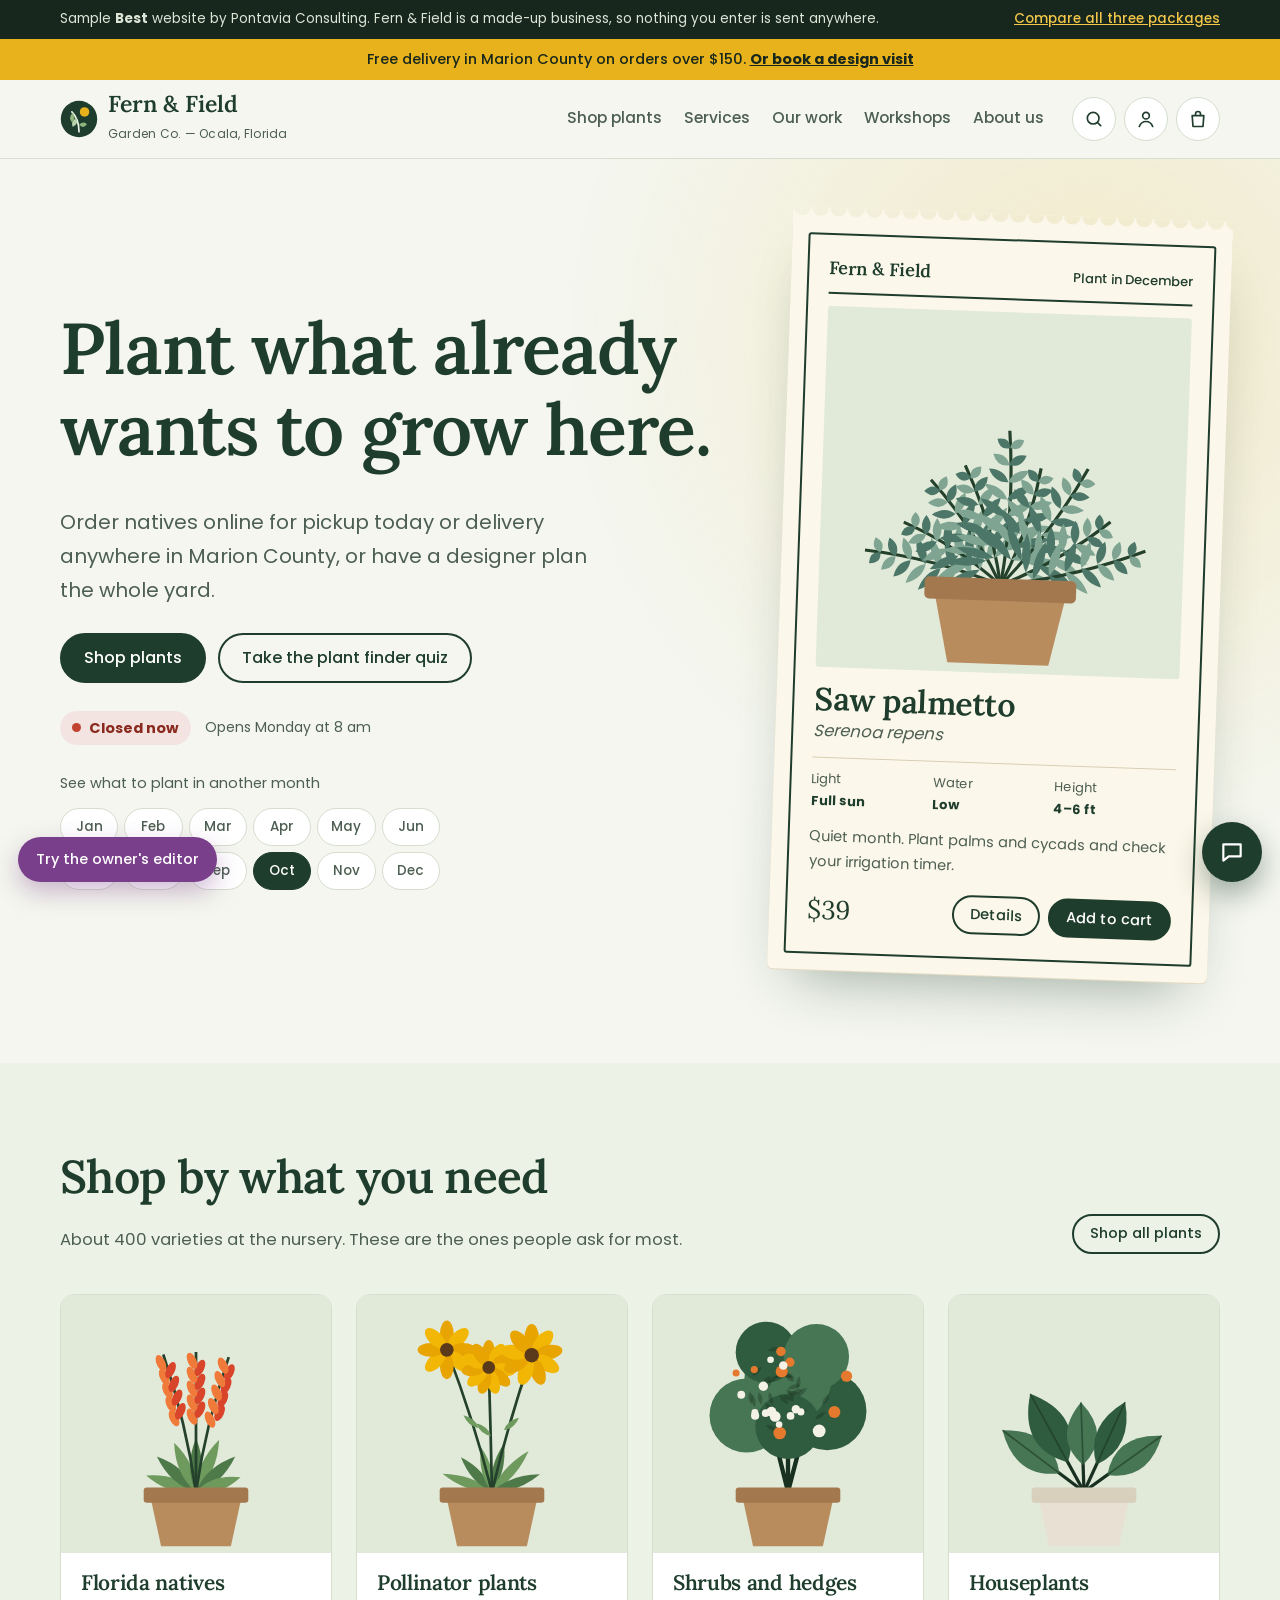
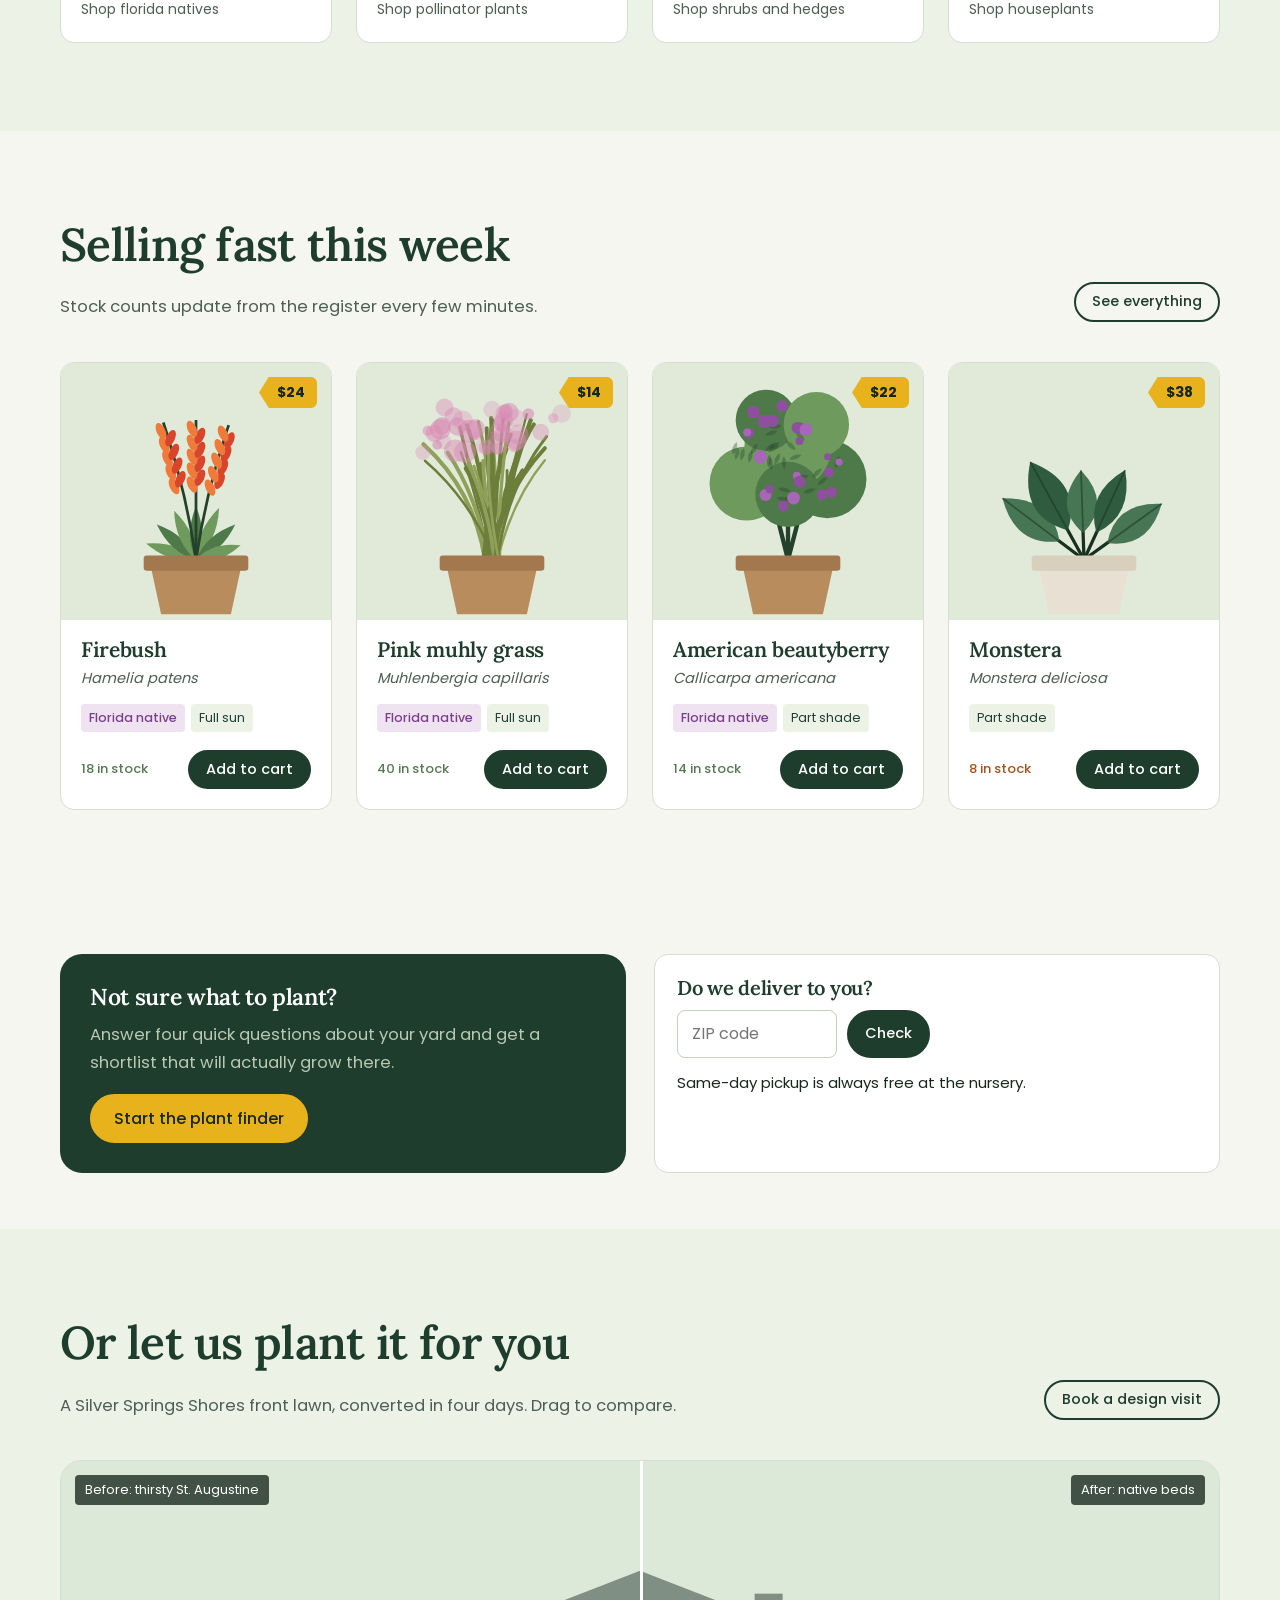
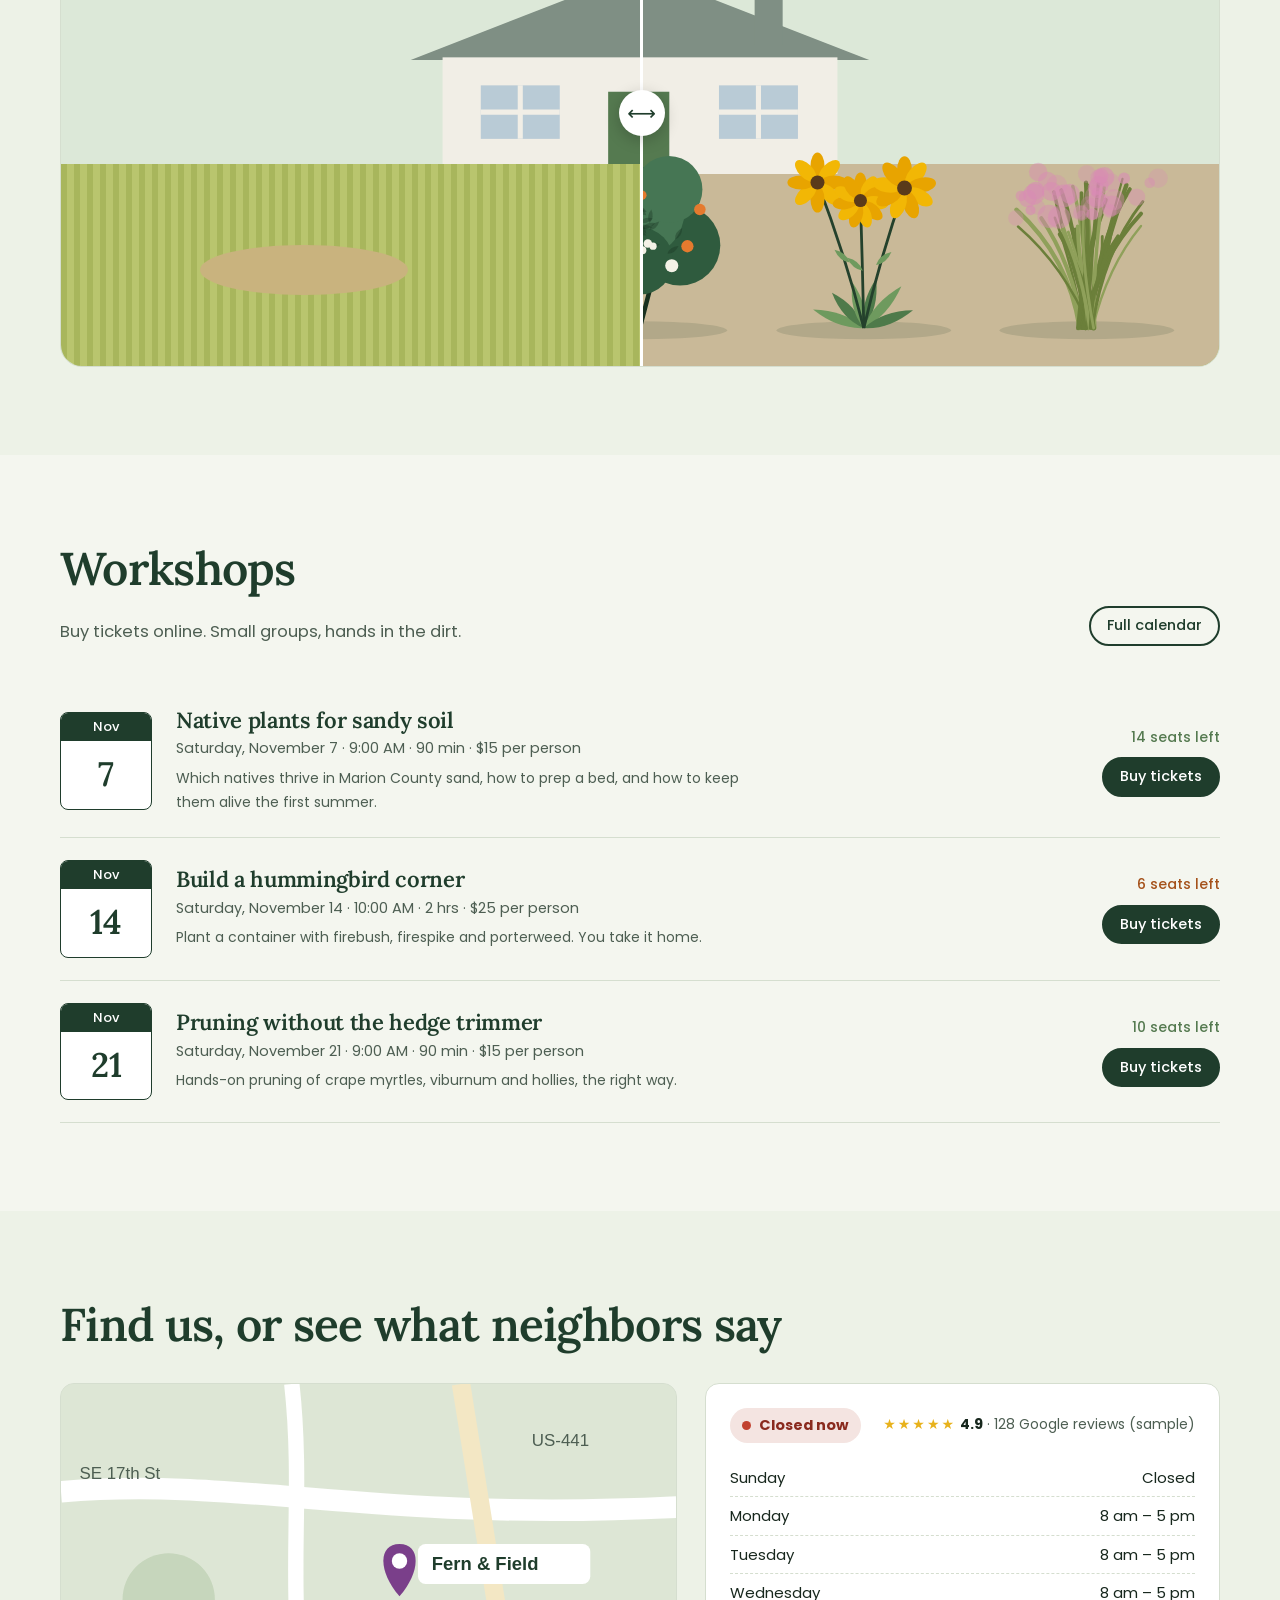
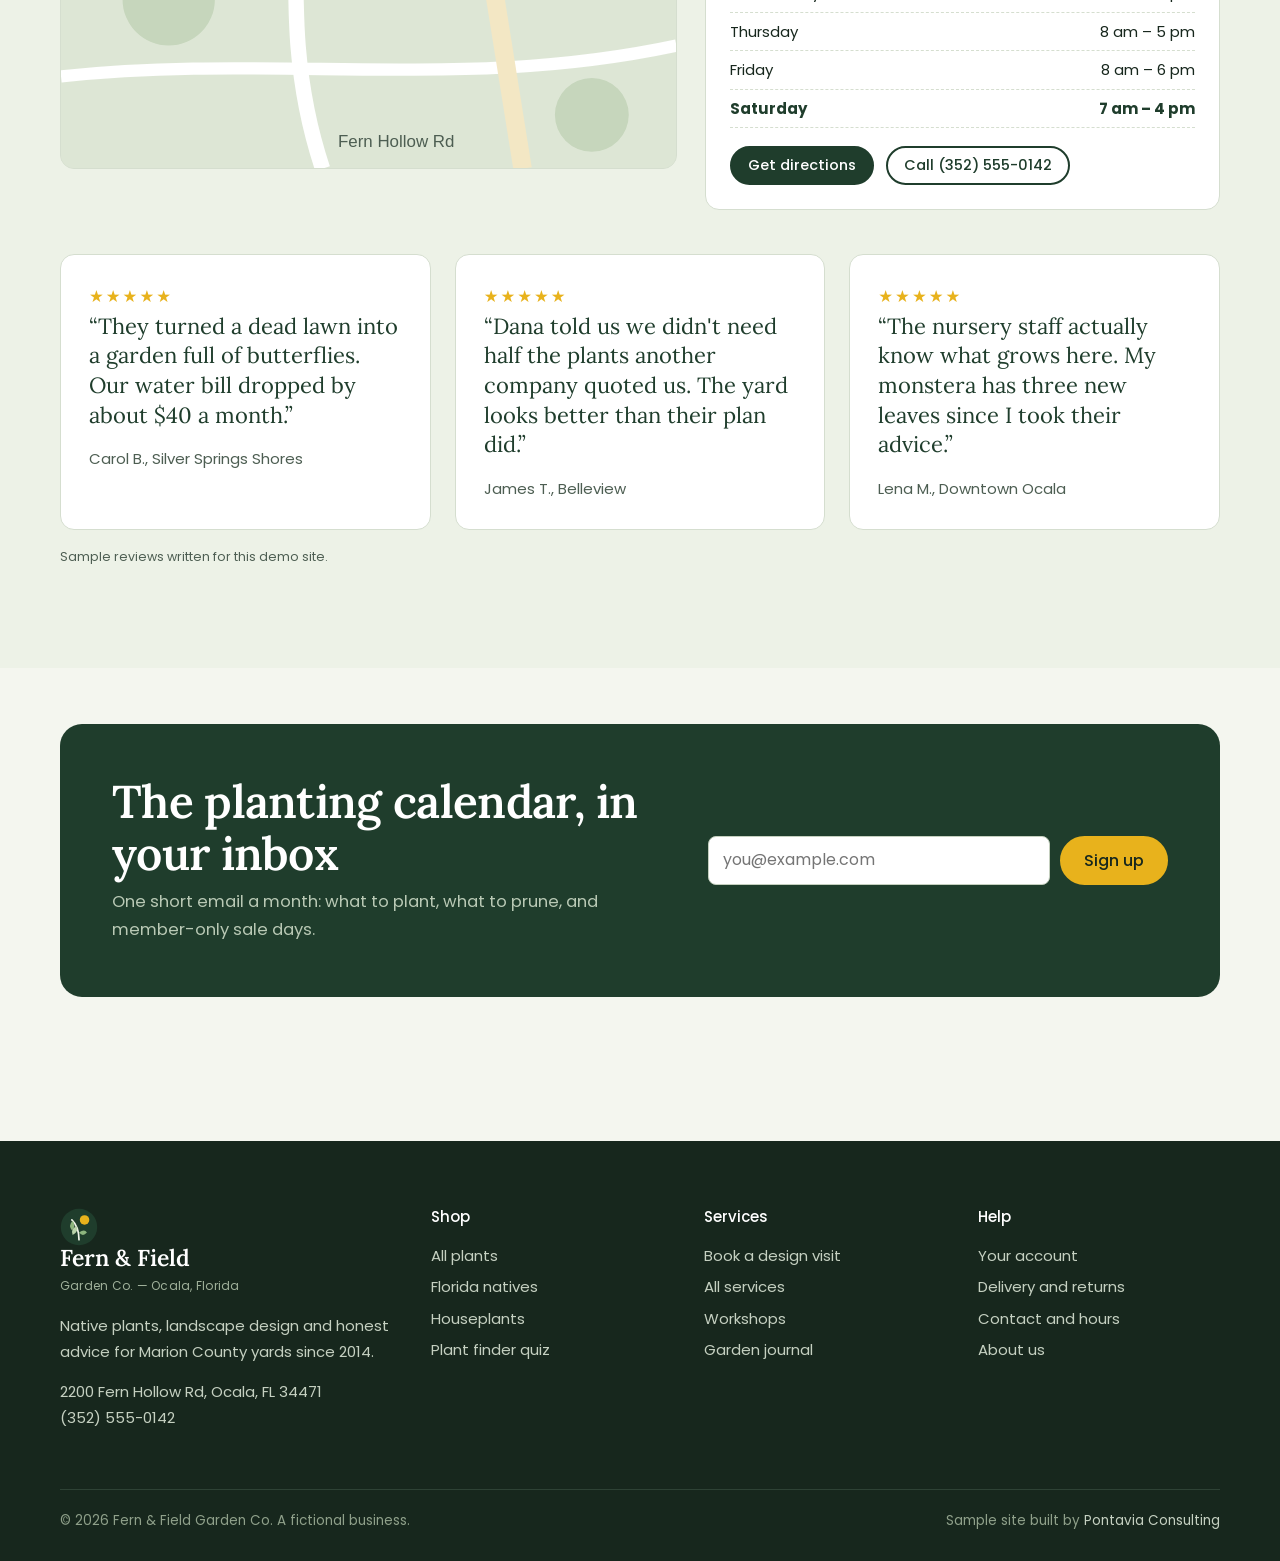
==== index.html @ 2ffda754 "Add Best package sample site (Fern & Field Garden Co.) Front-end only demo; forms, booking and store" ====
<!doctype html>
<html lang="en">
<head>
<meta charset="utf-8">
<meta name="viewport" content="width=device-width, initial-scale=1">
<title>Native Plant Nursery &amp; Online Plant Shop | Fern &amp; Field Garden Co., Ocala FL</title>
<meta name="description" content="Shop native and Florida-friendly plants online from Fern &amp; Field in Ocala, FL. Same-day pickup, Marion County delivery, and landscape design.">
<link rel="canonical" href="https://pontavia-consulting.github.io/pontavia-sample-best/">
<meta property="og:type" content="website">
<meta property="og:title" content="Native Plant Nursery &amp; Online Plant Shop | Fern &amp; Field Garden Co., Ocala FL">
<meta property="og:description" content="Shop native and Florida-friendly plants online from Fern &amp; Field in Ocala, FL. Same-day pickup, Marion County delivery, and landscape design.">
<meta property="og:url" content="https://pontavia-consulting.github.io/pontavia-sample-best/">
<meta name="theme-color" content="#1F3D2C">
<link rel="icon" href="assets/favicon.svg" type="image/svg+xml">
<link rel="preload" href="assets/fonts/lora.woff" as="font" type="font/woff" crossorigin>
<link rel="stylesheet" href="assets/style.css">
<script type="application/ld+json">{"@context": "https://schema.org", "@type": "GardenStore", "name": "Fern & Field Garden Co.", "url": "https://pontavia-consulting.github.io/pontavia-sample-best/", "telephone": "(352) 555-0142", "address": {"@type": "PostalAddress", "streetAddress": "2200 Fern Hollow Rd", "addressLocality": "Ocala", "addressRegion": "FL", "postalCode": "34471", "addressCountry": "US"}, "openingHours": ["Mo-Th 08:00-17:00", "Fr 08:00-18:00", "Sa 07:00-16:00"], "areaServed": "Marion County, FL", "description": "Native plant nursery and landscape design in Ocala, Florida. (Sample site, fictional business.)"}</script>
</head>
<body><div class="demo-bar"><div class="wrap"><span>Sample <b>Best</b> website by Pontavia Consulting. Fern &amp; Field is a made-up business, so nothing you enter is sent anywhere.</span><a href="https://pontavia-consulting.github.io/pontavia-samples/">Compare all three packages</a></div></div><div class="promo">Free delivery in Marion County on orders over $150. <a href="design.html">Or book a design visit</a></div><header class="site-head"><div class="wrap">
<a class="logo" href="index.html"><svg viewBox="0 0 48 48" aria-hidden="true"><circle cx="24" cy="24" r="23" fill="#1F3D2C"/><circle cx="31" cy="15" r="6" fill="#E8B21C"/><path d="M24 40 C24 30 22 22 15 15" stroke="#EEF3E8" stroke-width="2.2" fill="none" stroke-linecap="round"/><path d="M16 16 Q 10 22 15 28 Q 21 23 16 16Z" fill="#8DB57E"/><path d="M21 23 Q 13 26 16 34 Q 24 30 21 23Z" fill="#B9D3AA"/><path d="M24 31 Q 31 26 34 31 Q 29 37 24 31Z" fill="#8DB57E"/></svg><span><b>Fern &amp; Field</b><small>Garden Co. — Ocala, Florida</small></span></a>
<nav class="nav" id="nav" aria-label="Main"><a href="shop.html">Shop plants</a><a href="services.html">Services</a><a href="gallery.html">Our work</a><a href="workshops.html">Workshops</a><a href="team.html">About us</a></nav>
<div class="head-tools">
<button class="tool-btn" type="button" data-search-open aria-label="Search plants"><svg viewBox="0 0 24 24" fill="none" stroke="currentColor" stroke-width="2" stroke-linecap="round"><circle cx="11" cy="11" r="7"/><path d="m20 20-3.5-3.5"/></svg></button>
<a class="tool-btn hide-sm" href="account.html" aria-label="Your account and rewards"><svg viewBox="0 0 24 24" fill="none" stroke="currentColor" stroke-width="2" stroke-linecap="round"><circle cx="12" cy="8" r="4"/><path d="M4 21c1.5-4 4.5-6 8-6s6.5 2 8 6"/></svg></a>
<button class="tool-btn" type="button" data-cart-open aria-label="Open cart"><svg viewBox="0 0 24 24" fill="none" stroke="currentColor" stroke-width="2" stroke-linejoin="round"><path d="M5 8h14l-1 13H6L5 8Z"/><path d="M9 8V6a3 3 0 0 1 6 0v2"/></svg><span class="badge" data-cart-count data-n="0"></span></button>
</div>
<button class="menu-btn" aria-expanded="false" aria-controls="nav" aria-label="Menu"><span></span><span></span><span></span></button>
</div></header><main id="main">
<section class="packet-hero"><div class="wrap">
  <div>
    <h1 data-edit>Plant what already wants to grow here.</h1>
    <p class="lede" data-edit>Order natives online for pickup today or delivery anywhere in Marion County, or have a designer plan the whole yard.</p>
    <div class="btn-row"><a class="btn" href="shop.html">Shop plants</a><a class="btn ghost" href="finder.html">Take the plant finder quiz</a></div>
    <p class="hero-open" style="margin-top:28px;display:flex;gap:14px;align-items:center;flex-wrap:wrap"><span class="open-pill" data-open-pill>Open now</span><span class="muted small" data-open-text>Today 8 am – 5 pm · 2200 Fern Hollow Rd</span></p>
    <p class="months-label">See what to plant in another month</p><div class="months" role="group" aria-label="Choose a month"><button type="button" data-month="0" aria-pressed="false" aria-label="January">Jan</button><button type="button" data-month="1" aria-pressed="false" aria-label="February">Feb</button><button type="button" data-month="2" aria-pressed="false" aria-label="March">Mar</button><button type="button" data-month="3" aria-pressed="false" aria-label="April">Apr</button><button type="button" data-month="4" aria-pressed="false" aria-label="May">May</button><button type="button" data-month="5" aria-pressed="false" aria-label="June">Jun</button><button type="button" data-month="6" aria-pressed="false" aria-label="July">Jul</button><button type="button" data-month="7" aria-pressed="false" aria-label="August">Aug</button><button type="button" data-month="8" aria-pressed="false" aria-label="September">Sep</button><button type="button" data-month="9" aria-pressed="true" aria-label="October">Oct</button><button type="button" data-month="10" aria-pressed="false" aria-label="November">Nov</button><button type="button" data-month="11" aria-pressed="false" aria-label="December">Dec</button></div>
  </div>
  <div class="packet" data-packet>
  <div class="packet-inner">
    <div class="packet-top"><b>Fern &amp; Field</b><span data-pk-month>Plant in October</span></div>
    <div class="packet-art" data-pk-art><div class="art" data-plant='{&quot;type&quot;: &quot;grass&quot;, &quot;seed&quot;: 21, &quot;leaf&quot;: &quot;olive&quot;, &quot;colors&quot;: {&quot;bloom&quot;: &quot;#D98AB5&quot;}, &quot;label&quot;: &quot;Illustration of Pink muhly grass&quot;}'></div></div>
    <h2 data-pk-name>Pink muhly grass</h2>
    <p class="latin" data-pk-latin>Muhlenbergia capillaris</p>
    <div class="packet-facts">
      <div><span>Light</span><strong data-pk-light>Full sun</strong></div>
      <div><span>Water</span><strong data-pk-water>Low</strong></div>
      <div><span>Height</span><strong data-pk-height>3 ft</strong></div>
    </div>
    <p class="packet-note" data-pk-note>Muhly turns pink. The best month to start almost anything.</p>
    <div class="packet-actions"><span class="packet-price" data-pk-price>$14</span><span style="display:flex;gap:8px"><a class="btn ghost small" data-pk-link href="product.html?id=muhly">Details</a><button class="btn small" type="button" data-pk-add data-add="muhly">Add to cart</button></span></div>
  </div>
</div>
</div></section>

<section class="section wash"><div class="wrap">
  <div class="section-head"><div><h2>Shop by what you need</h2><p>About 400 varieties at the nursery. These are the ones people ask for most.</p></div><a class="btn ghost small" href="shop.html">Shop all plants</a></div>
  <div class="grid g4"><a class="plant-card" href="shop.html?cat=natives"><div class="pic"><div class="art" data-plant='{&quot;type&quot;: &quot;spike&quot;, &quot;seed&quot;: 11, &quot;colors&quot;: {&quot;bloom&quot;: &quot;#D9452B&quot;, &quot;bloom2&quot;: &quot;#F07A3A&quot;}, &quot;label&quot;: &quot;Illustration of Firebush&quot;}'></div></div><div class="body"><h3>Florida natives</h3><span class="muted small">Shop florida natives</span></div></a><a class="plant-card" href="shop.html?cat=pollinator"><div class="pic"><div class="art" data-plant='{&quot;type&quot;: &quot;flower&quot;, &quot;seed&quot;: 2, &quot;colors&quot;: {&quot;bloom&quot;: &quot;#F2B705&quot;, &quot;bloom2&quot;: &quot;#E8A400&quot;}, &quot;label&quot;: &quot;Illustration of Leavenworth&#x27;s tickseed&quot;}'></div></div><div class="body"><h3>Pollinator plants</h3><span class="muted small">Shop pollinator plants</span></div></a><a class="plant-card" href="shop.html?cat=shrubs"><div class="pic"><div class="art" data-plant='{&quot;type&quot;: &quot;shrub&quot;, &quot;seed&quot;: 27, &quot;leaf&quot;: &quot;deep&quot;, &quot;colors&quot;: {&quot;bloom&quot;: &quot;#F4F1E6&quot;, &quot;bloom2&quot;: &quot;#E57A2E&quot;}, &quot;label&quot;: &quot;Illustration of Simpson&#x27;s stopper&quot;}'></div></div><div class="body"><h3>Shrubs and hedges</h3><span class="muted small">Shop shrubs and hedges</span></div></a><a class="plant-card" href="shop.html?cat=houseplants"><div class="pic"><div class="art" data-plant='{&quot;type&quot;: &quot;broad&quot;, &quot;seed&quot;: 15, &quot;leaf&quot;: &quot;deep&quot;, &quot;potColor&quot;: &quot;#E8E1D3&quot;, &quot;rimColor&quot;: &quot;#D8CFBC&quot;, &quot;label&quot;: &quot;Illustration of Monstera&quot;}'></div></div><div class="body"><h3>Houseplants</h3><span class="muted small">Shop houseplants</span></div></a></div>
</div></section>

<section class="section"><div class="wrap">
  <div class="section-head"><div><h2>Selling fast this week</h2><p>Stock counts update from the register every few minutes.</p></div><a class="btn ghost small" href="shop.html">See everything</a></div>
  <div class="grid g4"><article class="plant-card"><a class="pic" href="product.html?id=firebush" style="display:block"><div class="art" data-plant='{&quot;type&quot;: &quot;spike&quot;, &quot;seed&quot;: 11, &quot;colors&quot;: {&quot;bloom&quot;: &quot;#D9452B&quot;, &quot;bloom2&quot;: &quot;#F07A3A&quot;}, &quot;label&quot;: &quot;Illustration of Firebush&quot;}'></div><span class="tag">$24</span></a>
<div class="body"><h3><a href="product.html?id=firebush" style="text-decoration:none">Firebush</a></h3><div class="latin">Hamelia patens</div>
<div class="facts"><span class="fact native">Florida native</span><span class="fact">Full sun</span></div>
<div class="add"><span class="stock">18 in stock</span><button class="btn small" type="button" data-add="firebush">Add to cart</button></div></div></article><article class="plant-card"><a class="pic" href="product.html?id=muhly" style="display:block"><div class="art" data-plant='{&quot;type&quot;: &quot;grass&quot;, &quot;seed&quot;: 21, &quot;leaf&quot;: &quot;olive&quot;, &quot;colors&quot;: {&quot;bloom&quot;: &quot;#D98AB5&quot;}, &quot;label&quot;: &quot;Illustration of Pink muhly grass&quot;}'></div><span class="tag">$14</span></a>
<div class="body"><h3><a href="product.html?id=muhly" style="text-decoration:none">Pink muhly grass</a></h3><div class="latin">Muhlenbergia capillaris</div>
<div class="facts"><span class="fact native">Florida native</span><span class="fact">Full sun</span></div>
<div class="add"><span class="stock">40 in stock</span><button class="btn small" type="button" data-add="muhly">Add to cart</button></div></div></article><article class="plant-card"><a class="pic" href="product.html?id=beautyberry" style="display:block"><div class="art" data-plant='{&quot;type&quot;: &quot;shrub&quot;, &quot;seed&quot;: 9, &quot;colors&quot;: {&quot;bloom&quot;: &quot;#8E4F9E&quot;, &quot;bloom2&quot;: &quot;#A866B8&quot;}, &quot;label&quot;: &quot;Illustration of American beautyberry&quot;}'></div><span class="tag">$22</span></a>
<div class="body"><h3><a href="product.html?id=beautyberry" style="text-decoration:none">American beautyberry</a></h3><div class="latin">Callicarpa americana</div>
<div class="facts"><span class="fact native">Florida native</span><span class="fact">Part shade</span></div>
<div class="add"><span class="stock">14 in stock</span><button class="btn small" type="button" data-add="beautyberry">Add to cart</button></div></div></article><article class="plant-card"><a class="pic" href="product.html?id=monstera" style="display:block"><div class="art" data-plant='{&quot;type&quot;: &quot;broad&quot;, &quot;seed&quot;: 15, &quot;leaf&quot;: &quot;deep&quot;, &quot;potColor&quot;: &quot;#E8E1D3&quot;, &quot;rimColor&quot;: &quot;#D8CFBC&quot;, &quot;label&quot;: &quot;Illustration of Monstera&quot;}'></div><span class="tag">$38</span></a>
<div class="body"><h3><a href="product.html?id=monstera" style="text-decoration:none">Monstera</a></h3><div class="latin">Monstera deliciosa</div>
<div class="facts"><span class="fact">Part shade</span></div>
<div class="add"><span class="stock low">8 in stock</span><button class="btn small" type="button" data-add="monstera">Add to cart</button></div></div></article></div>
</div></section>

<section class="section tight"><div class="wrap">
  <div class="grid g2" style="gap:28px;align-items:stretch" id="home-duo">
    <div class="reward-card"><h3>Not sure what to plant?</h3><p style="color:var(--on-oak-muted)">Answer four quick questions about your yard and get a shortlist that will actually grow there.</p><a class="btn gold" href="finder.html">Start the plant finder</a></div>
    <div class="zip-check"><h3 style="font-size:20px;margin-bottom:10px">Do we deliver to you?</h3>
<form data-zip novalidate><label class="sr" for="zip-Do ">ZIP code</label><input id="zip-Do " inputmode="numeric" maxlength="5" placeholder="ZIP code" autocomplete="postal-code"><button class="btn small" type="submit">Check</button></form>
<p class="zip-result" data-zip-out aria-live="polite">Same-day pickup is always free at the nursery.</p></div>
  </div>
</div></section>

<section class="section wash"><div class="wrap">
  <div class="section-head"><div><h2>Or let us plant it for you</h2><p>A Silver Springs Shores front lawn, converted in four days. Drag to compare.</p></div><a class="btn ghost small" href="design.html">Book a design visit</a></div>
  <div class="ba" data-ba>
  <div class="layer before"><svg class="house" viewBox="0 0 400 170" aria-hidden="true"><path d="M20 80 L200 10 L380 80Z" fill="#7F8F84"/><rect x="45" y="78" width="310" height="92" fill="#F1EEE6"/><rect x="175" y="105" width="48" height="65" fill="#557A50"/><rect x="75" y="100" width="62" height="42" fill="#B9CBD6"/><rect x="262" y="100" width="62" height="42" fill="#B9CBD6"/><path d="M106 100v42M75 121h62M293 100v42M262 121h62" stroke="#F1EEE6" stroke-width="4"/><rect x="290" y="28" width="22" height="40" fill="#7F8F84"/></svg><div class="turf"></div><div class="patch" style="left:12%"></div><div class="patch" style="left:58%;width:24%"></div></div>
  <div class="layer after"><svg class="house" viewBox="0 0 400 170" aria-hidden="true"><path d="M20 80 L200 10 L380 80Z" fill="#7F8F84"/><rect x="45" y="78" width="310" height="92" fill="#F1EEE6"/><rect x="175" y="105" width="48" height="65" fill="#557A50"/><rect x="75" y="100" width="62" height="42" fill="#B9CBD6"/><rect x="262" y="100" width="62" height="42" fill="#B9CBD6"/><path d="M106 100v42M75 121h62M293 100v42M262 121h62" stroke="#F1EEE6" stroke-width="4"/><rect x="290" y="28" width="22" height="40" fill="#7F8F84"/></svg><div class="scene"><div class="art" data-plant='{&quot;type&quot;: &quot;grass&quot;, &quot;seed&quot;: 21, &quot;leaf&quot;: &quot;olive&quot;, &quot;colors&quot;: {&quot;bloom&quot;: &quot;#D98AB5&quot;}, &quot;pot&quot;: false, &quot;label&quot;: &quot;Illustration of Pink muhly grass&quot;}'></div><div class="art" data-plant='{&quot;type&quot;: &quot;flower&quot;, &quot;seed&quot;: 5, &quot;colors&quot;: {&quot;bloom&quot;: &quot;#C8382A&quot;, &quot;bloom2&quot;: &quot;#E8B21C&quot;, &quot;eye&quot;: &quot;#5A2A1A&quot;}, &quot;pot&quot;: false, &quot;label&quot;: &quot;Illustration of Blanket flower&quot;}'></div><div class="art" data-plant='{&quot;type&quot;: &quot;shrub&quot;, &quot;seed&quot;: 27, &quot;leaf&quot;: &quot;deep&quot;, &quot;colors&quot;: {&quot;bloom&quot;: &quot;#F4F1E6&quot;, &quot;bloom2&quot;: &quot;#E57A2E&quot;}, &quot;pot&quot;: false, &quot;label&quot;: &quot;Illustration of Simpson&#x27;s stopper&quot;}'></div><div class="art" data-plant='{&quot;type&quot;: &quot;flower&quot;, &quot;seed&quot;: 2, &quot;colors&quot;: {&quot;bloom&quot;: &quot;#F2B705&quot;, &quot;bloom2&quot;: &quot;#E8A400&quot;}, &quot;pot&quot;: false, &quot;label&quot;: &quot;Illustration of Leavenworth&#x27;s tickseed&quot;}'></div><div class="art" data-plant='{&quot;type&quot;: &quot;grass&quot;, &quot;seed&quot;: 21, &quot;leaf&quot;: &quot;olive&quot;, &quot;colors&quot;: {&quot;bloom&quot;: &quot;#D98AB5&quot;}, &quot;pot&quot;: false, &quot;label&quot;: &quot;Illustration of Pink muhly grass&quot;}'></div></div></div>
  <div class="handle"></div>
  <span class="label" style="left:14px">Before: thirsty St. Augustine</span><span class="label" style="right:14px">After: native beds</span>
  <input type="range" min="0" max="100" value="50" aria-label="Drag to compare before and after">
</div>
</div></section>

<section class="section"><div class="wrap">
  <div class="section-head"><div><h2>Workshops</h2><p>Buy tickets online. Small groups, hands in the dirt.</p></div><a class="btn ghost small" href="workshops.html">Full calendar</a></div>
  <article class="event" data-event="w1">
  <div class="cal" aria-hidden="true"><span>Nov</span><b>7</b></div>
  <div><h3>Native plants for sandy soil</h3><div class="when">Saturday, November 7 · 9:00 AM · 90 min · $15 per person</div><p class="muted small" style="margin:6px 0 0">Which natives thrive in Marion County sand, how to prep a bed, and how to keep them alive the first summer.</p></div>
  <div class="event-side"><span class="seats" data-seats>14 seats left</span><button class="btn small" type="button" data-rsvp="w1">Buy tickets</button></div>
</article><article class="event" data-event="w2">
  <div class="cal" aria-hidden="true"><span>Nov</span><b>14</b></div>
  <div><h3>Build a hummingbird corner</h3><div class="when">Saturday, November 14 · 10:00 AM · 2 hrs · $25 per person</div><p class="muted small" style="margin:6px 0 0">Plant a container with firebush, firespike and porterweed. You take it home.</p></div>
  <div class="event-side"><span class="seats low" data-seats>6 seats left</span><button class="btn small" type="button" data-rsvp="w2">Buy tickets</button></div>
</article><article class="event" data-event="w3">
  <div class="cal" aria-hidden="true"><span>Nov</span><b>21</b></div>
  <div><h3>Pruning without the hedge trimmer</h3><div class="when">Saturday, November 21 · 9:00 AM · 90 min · $15 per person</div><p class="muted small" style="margin:6px 0 0">Hands-on pruning of crape myrtles, viburnum and hollies, the right way.</p></div>
  <div class="event-side"><span class="seats" data-seats>10 seats left</span><button class="btn small" type="button" data-rsvp="w3">Buy tickets</button></div>
</article>
</div></section>

<section class="section wash"><div class="wrap">
  <h2>Find us, or see what neighbors say</h2>
  <div style="margin:32px 0 44px"><div class="grid" style="grid-template-columns:1.2fr 1fr;gap:28px" id="gbp">
  <div class="map"><svg viewBox="0 0 400 250" role="img" aria-label="Map showing Fern &amp; Field on Fern Hollow Road, southeast Ocala">
<rect width="400" height="250" fill="#DDE6D5"/>
<path d="M0 70 C 120 60 200 90 400 80" stroke="#fff" stroke-width="14" fill="none"/>
<path d="M150 0 C 160 90 140 160 170 250" stroke="#fff" stroke-width="10" fill="none"/>
<path d="M0 190 C 140 175 260 200 400 170" stroke="#fff" stroke-width="8" fill="none"/>
<path d="M260 0 L 300 250" stroke="#F3E7C4" stroke-width="12"/>
<circle cx="70" cy="140" r="30" fill="#C6D6BC"/><circle cx="345" cy="215" r="24" fill="#C6D6BC"/>
<text x="12" y="62" font-size="11" fill="#4D5E52" font-family="sans-serif">SE 17th St</text>
<text x="306" y="40" font-size="11" fill="#4D5E52" font-family="sans-serif">US-441</text>
<text x="180" y="236" font-size="11" fill="#4D5E52" font-family="sans-serif">Fern Hollow Rd</text>
<g transform="translate(220 138)"><path d="M0 0 C -14 -16 -14 -34 0 -34 C 14 -34 14 -16 0 0Z" fill="#7A3F8A"/><circle cy="-23" r="5" fill="#fff"/></g>
<rect x="232" y="104" width="112" height="26" rx="5" fill="#fff"/><text x="241" y="121" font-size="12" font-weight="700" fill="#1F3D2C" font-family="sans-serif">Fern &amp; Field</text>
</svg></div>
  <div class="hours-card">
    <div style="display:flex;justify-content:space-between;align-items:center;gap:10px;flex-wrap:wrap">
      <span class="open-pill" data-open-pill>Open now</span>
      <span class="small"><span class="stars">★★★★★</span> <b>4.9</b> <span class="muted">· 128 Google reviews (sample)</span></span>
    </div>
    <ul class="hours-list"><li data-day="0"><span>Sunday</span><span>Closed</span></li><li data-day="1"><span>Monday</span><span>8 am – 5 pm</span></li><li data-day="2"><span>Tuesday</span><span>8 am – 5 pm</span></li><li data-day="3"><span>Wednesday</span><span>8 am – 5 pm</span></li><li data-day="4"><span>Thursday</span><span>8 am – 5 pm</span></li><li data-day="5"><span>Friday</span><span>8 am – 6 pm</span></li><li data-day="6"><span>Saturday</span><span>7 am – 4 pm</span></li></ul>
    <div class="btn-row" style="margin-top:18px"><a class="btn small" href="https://www.google.com/maps/search/?api=1&query=Ocala+FL" rel="noopener">Get directions</a><a class="btn ghost small" href="tel:+13525550142">Call (352) 555-0142</a></div>
  </div>
</div>
<style>@media (max-width:860px){#gbp{grid-template-columns:1fr !important}}</style></div>
  <div class="grid g3"><figure class="card" style="margin:0"><div class="stars" aria-label="5 out of 5 stars">★★★★★</div><blockquote class="quote">“They turned a dead lawn into a garden full of butterflies. Our water bill dropped by about $40 a month.”</blockquote><figcaption class="who">Carol B., Silver Springs Shores</figcaption></figure><figure class="card" style="margin:0"><div class="stars" aria-label="5 out of 5 stars">★★★★★</div><blockquote class="quote">“Dana told us we didn&#x27;t need half the plants another company quoted us. The yard looks better than their plan did.”</blockquote><figcaption class="who">James T., Belleview</figcaption></figure><figure class="card" style="margin:0"><div class="stars" aria-label="5 out of 5 stars">★★★★★</div><blockquote class="quote">“The nursery staff actually know what grows here. My monstera has three new leaves since I took their advice.”</blockquote><figcaption class="who">Lena M., Downtown Ocala</figcaption></figure></div><p class="sample-note">Sample reviews written for this demo site.</p>
</div></section>

<section class="section tight"><div class="wrap">
  <div class="cta-band"><div><h2>The planting calendar, in your inbox</h2><p>One short email a month: what to plant, what to prune, and member-only sale days.</p></div>
  <form class="demo-form signup" novalidate data-success="You're on the list, {name}. Look for the first email on the 1st."><input type="hidden" name="name" value="friend"><label class="sr" for="nl">Email</label><input id="nl" name="email" type="email" required placeholder="you@example.com"><button class="btn gold" type="submit">Sign up</button></form></div>
</div></section>
<div class="modal" data-rsvp-modal hidden role="dialog" aria-modal="true" aria-labelledby="rsvp-title">
  <div class="modal-box">
    <div class="modal-head"><div><h2 id="rsvp-title" style="font-size:28px;margin:0" data-rsvp-title>Save your seat</h2><p class="muted small" data-rsvp-when style="margin:4px 0 0"></p></div><button class="icon-btn" type="button" data-close aria-label="Close">×</button></div>
    <form data-rsvp-form novalidate>
      <div class="field"><label for="r-name">Name</label><input id="r-name" name="name" required autocomplete="name"></div>
      <div class="field"><label for="r-email">Email</label><input id="r-email" name="email" type="email" required autocomplete="email"></div>
      <div class="field"><label for="r-seats">How many seats?</label><select id="r-seats" name="seats"><option>1</option><option>2</option><option>3</option><option>4</option></select></div>
      <p class="small muted" data-rsvp-total></p>
      <button class="btn" type="submit" data-rsvp-submit>Save my seat</button>
    </form>
  </div>
</div>
<style>@media (max-width:860px){#home-duo{grid-template-columns:1fr !important}}</style></main><footer class="site-foot"><div class="wrap">
<div class="cols">
<div><a class="logo" href="index.html"><svg viewBox="0 0 48 48" aria-hidden="true"><circle cx="24" cy="24" r="23" fill="#1F3D2C"/><circle cx="31" cy="15" r="6" fill="#E8B21C"/><path d="M24 40 C24 30 22 22 15 15" stroke="#EEF3E8" stroke-width="2.2" fill="none" stroke-linecap="round"/><path d="M16 16 Q 10 22 15 28 Q 21 23 16 16Z" fill="#8DB57E"/><path d="M21 23 Q 13 26 16 34 Q 24 30 21 23Z" fill="#B9D3AA"/><path d="M24 31 Q 31 26 34 31 Q 29 37 24 31Z" fill="#8DB57E"/></svg><span><b>Fern &amp; Field</b><small>Garden Co. — Ocala, Florida</small></span></a><p>Native plants, landscape design and honest advice for Marion County yards since 2014.</p>
<p>2200 Fern Hollow Rd, Ocala, FL 34471<br><a href="tel:+13525550142" style="display:inline">(352) 555-0142</a></p></div>
<div><h4>Shop</h4><a href="shop.html">All plants</a><a href="shop.html?cat=natives">Florida natives</a><a href="shop.html?cat=houseplants">Houseplants</a><a href="finder.html">Plant finder quiz</a></div><div><h4>Services</h4><a href="design.html">Book a design visit</a><a href="services.html">All services</a><a href="workshops.html">Workshops</a><a href="journal.html">Garden journal</a></div><div><h4>Help</h4><a href="account.html">Your account</a><a href="faq.html">Delivery and returns</a><a href="contact.html">Contact and hours</a><a href="team.html">About us</a></div>
</div>
<div class="base"><span>© 2026 Fern &amp; Field Garden Co. A fictional business.</span><span>Sample site built by <a href="https://pontavia-consulting.github.io/pontavia-samples/" style="display:inline">Pontavia Consulting</a></span></div>
</div></footer><button class="edit-fab" type="button" data-edit-toggle>Try the owner's editor</button><div class="drawer-shade" data-drawer-shade hidden></div>
<aside class="drawer" data-drawer aria-label="Cart" aria-hidden="true">
  <div class="drawer-head"><h2>Your cart</h2><button class="icon-btn" type="button" data-cart-close aria-label="Close cart">×</button></div>
  <div class="drawer-body" data-drawer-items></div>
  <div class="drawer-foot" data-drawer-foot></div>
</aside>
<div class="search-overlay" data-search hidden role="dialog" aria-modal="true" aria-label="Search">
  <div class="search-box"><label class="sr" for="s-q">Search plants and pages</label><input id="s-q" type="search" placeholder="Search plants, workshops, services…" autocomplete="off" data-search-q>
  <ul class="search-results" data-search-results></ul></div>
</div>
<button class="chat-fab" type="button" data-chat-open aria-label="Chat with the nursery"><svg viewBox="0 0 24 24" fill="none" stroke="currentColor" stroke-width="2" stroke-linejoin="round"><path d="M4 5h16v11H9l-5 4V5Z"/></svg></button>
<section class="chat" data-chat hidden aria-label="Chat">
  <div class="chat-head"><div><b>Ask the nursery</b><small>Priya usually replies in a few minutes</small></div><button type="button" data-chat-close aria-label="Close chat">×</button></div>
  <div class="chat-log" data-chat-log aria-live="polite"></div>
  <div class="quick" data-chat-quick></div>
  <form data-chat-form><label class="sr" for="chat-in">Message</label><input id="chat-in" placeholder="Type a question" autocomplete="off"><button class="btn small" type="submit">Send</button></form>
</section><script src="assets/art.js" defer></script>
<script src="assets/data.js" defer></script>
<script src="assets/core.js" defer></script>
<script src="assets/site.js" defer></script>
<script src="assets/store.js" defer></script>
</body>
</html>
---- assets/style.css ----
/* Fern & Field Garden Co. — base styles shared by every package level */
@font-face { font-family: "Lora"; src: url("fonts/lora.woff") format("woff"); font-weight: 400 700; font-style: normal; font-display: swap; }
@font-face { font-family: "Lora"; src: url("fonts/lora-italic.woff") format("woff"); font-weight: 400 700; font-style: italic; font-display: swap; }
@font-face { font-family: "Poppins"; src: url("fonts/poppins-400.woff") format("woff"); font-weight: 400; font-display: swap; }
@font-face { font-family: "Poppins"; src: url("fonts/poppins-500.woff") format("woff"); font-weight: 500 600; font-display: swap; }
@font-face { font-family: "Poppins"; src: url("fonts/poppins-700.woff") format("woff"); font-weight: 700; font-display: swap; }
:root {
  --paper: #F4F6EF;
  --card: #FFFFFF;
  --ink: #17271D;
  --muted: #4D5E52;
  --oak: #1F3D2C;
  --oak-2: #2A4F3A;
  --moss: #557A50;
  --wash: #E1E9D9;
  --wash-2: #EDF2E7;
  --gold: #E8B21C;
  --gold-2: #F2C64A;
  --berry: #7A3F8A;
  --line: #D5DECF;
  --on-oak: #EEF3E8;
  --on-oak-muted: #B9C9B5;
  --display: "Lora", Georgia, serif;
  --body: "Poppins", system-ui, -apple-system, "Segoe UI", sans-serif;
  --wrap: 1160px;
  --r-lg: 22px; --r-md: 14px; --r-sm: 8px;
}
* { box-sizing: border-box; }
html { scroll-behavior: smooth; -webkit-text-size-adjust: 100%; }
body { margin: 0; background: var(--paper); color: var(--ink); font: 400 16.5px/1.7 var(--body); }
img, svg { max-width: 100%; display: block; }
a { color: var(--oak); }
a:hover { color: var(--berry); }
h1, h2, h3 { font-family: var(--display); font-weight: 600; line-height: 1.12; letter-spacing: -0.015em; margin: 0 0 .5em; color: var(--oak); }
h1 { font-size: clamp(40px, 6vw, 72px); }
h2 { font-size: clamp(30px, 3.8vw, 46px); }
h3 { font-size: 23px; }
p { margin: 0 0 1em; max-width: 64ch; }
:focus-visible { outline: 3px solid var(--gold); outline-offset: 3px; border-radius: 4px; }
.wrap { width: min(100% - 32px, var(--wrap)); margin-inline: auto; }
.lede { font-size: 20px; color: var(--muted); max-width: 46ch; }
.muted { color: var(--muted); }
.small { font-size: 14px; }
.sr { position: absolute; width: 1px; height: 1px; overflow: hidden; clip: rect(0 0 0 0); white-space: nowrap; }
[hidden] { display: none !important; }

/* Demo notice */
.demo-bar { background: var(--ink); color: #DCE5D6; font-size: 13.5px; padding: 8px 0; }
.demo-bar .wrap { display: flex; gap: 12px; justify-content: space-between; align-items: center; flex-wrap: wrap; }
.demo-bar a { color: var(--gold-2); font-weight: 600; }

/* Header */
.site-head { background: var(--paper); border-bottom: 1px solid var(--line); position: sticky; top: 0; z-index: 50; }
.site-head .wrap { display: flex; align-items: center; gap: 28px; min-height: 78px; }
.logo { display: flex; align-items: center; gap: 10px; text-decoration: none; color: var(--oak); margin-right: auto; }
.logo svg { width: 38px; height: 38px; }
.logo b { font-family: var(--display); font-weight: 600; font-size: 23px; line-height: 1; }
.logo small { display: block; font-size: 12px; color: var(--muted); margin-top: 3px; letter-spacing: .02em; }
.nav { display: flex; gap: 22px; align-items: center; }
.nav a { text-decoration: none; color: var(--muted); font-weight: 500; font-size: 15.5px; }
.nav a:hover, .nav a[aria-current="page"] { color: var(--oak); }
.nav a.btn, .nav a.btn:hover { color: #fff; text-decoration: none; }
.nav a[aria-current="page"] { text-decoration: underline; text-decoration-color: var(--gold); text-decoration-thickness: 3px; text-underline-offset: 8px; }
.menu-btn { display: none; background: none; border: 1.5px solid var(--line); border-radius: var(--r-sm); width: 46px; height: 46px; cursor: pointer; color: var(--oak); }
.menu-btn span { display: block; width: 20px; height: 2px; background: currentColor; margin: 4px auto; }

/* Buttons */
.btn { display: inline-flex; align-items: center; justify-content: center; gap: 8px; padding: 13px 22px; border-radius: 999px; border: 2px solid var(--oak); background: var(--oak); color: #fff; font: 600 16px/1.2 var(--body); text-decoration: none; cursor: pointer; white-space: nowrap; }
.btn:hover { background: var(--oak-2); border-color: var(--oak-2); color: #fff; }
.btn.gold { background: var(--gold); border-color: var(--gold); color: var(--ink); }
.btn.gold:hover { background: var(--gold-2); border-color: var(--gold-2); color: var(--ink); }
.btn.ghost { background: transparent; color: var(--oak); }
.btn.ghost:hover { background: var(--wash); color: var(--oak); }
.btn.small { padding: 9px 16px; font-size: 14.5px; }
.btn-row { display: flex; gap: 12px; flex-wrap: wrap; margin-top: 26px; }

/* Sections */
.section { padding: 88px 0; }
.section.tight { padding: 56px 0; }
.section.wash { background: var(--wash-2); }
.section.oak { background: var(--oak); color: var(--on-oak); }
.section.oak h2, .section.oak h3 { color: #fff; }
.section.oak p { color: var(--on-oak-muted); }
.section-head { display: flex; justify-content: space-between; align-items: end; gap: 24px; margin-bottom: 40px; flex-wrap: wrap; }
.section-head p { margin: 0; color: var(--muted); }

/* Page hero for inner pages */
.page-hero { padding: 44px 0 30px; border-bottom: 1px solid var(--line); background: linear-gradient(var(--wash-2), var(--paper)); }
.page-hero h1 { font-size: clamp(36px, 4.6vw, 54px); margin-bottom: .3em; }
.page-hero .lede { margin-bottom: 0; }
.crumbs { font-size: 14px; color: var(--muted); margin-bottom: 14px; }
.crumbs a { color: var(--muted); }

/* Home hero (Good) */
.hero { padding: 72px 0 80px; }
.hero .wrap { display: grid; grid-template-columns: 1.1fr .9fr; gap: 56px; align-items: center; }
.hero-art { background: var(--wash); border-radius: 200px 200px var(--r-lg) var(--r-lg); padding: 40px 30px 16px; }
.hero-art .sun { width: 80px; height: 80px; border-radius: 50%; background: var(--gold); margin: 0 0 -60px auto; }

/* Grids and cards */
.grid { display: grid; gap: 24px; }
.g2 { grid-template-columns: repeat(2, 1fr); }
.g3 { grid-template-columns: repeat(3, 1fr); }
.g4 { grid-template-columns: repeat(4, 1fr); }
.card { background: var(--card); border: 1px solid var(--line); border-radius: var(--r-md); padding: 28px; }
.card h3 { margin-bottom: .35em; }
.card p:last-child { margin-bottom: 0; }
.price { font-weight: 700; color: var(--oak); }
.svc { display: flex; flex-direction: column; }
.svc .meta { display: flex; justify-content: space-between; gap: 12px; border-top: 1px dashed var(--line); padding-top: 14px; margin-top: auto; font-size: 15px; }
.svc .meta span:last-child { color: var(--muted); }
.art-tile { background: var(--wash); border-radius: var(--r-md); padding: 18px 18px 6px; }

/* Nursery tag: price label shaped like a plant stake tag */
.tag { display: inline-block; position: relative; background: var(--gold); color: var(--ink); font-weight: 700; font-size: 14px; padding: 4px 12px 4px 18px; border-radius: 3px 6px 6px 3px; clip-path: polygon(10px 0, 100% 0, 100% 100%, 10px 100%, 0 50%); }

/* Steps (a real sequence) */
.steps { counter-reset: s; display: grid; grid-template-columns: repeat(3, 1fr); gap: 28px; }
.steps li { list-style: none; counter-increment: s; border-top: 3px solid var(--oak); padding-top: 18px; }
.steps li::before { content: counter(s); font-family: var(--display); font-size: 40px; color: var(--moss); display: block; line-height: 1; margin-bottom: 10px; }
.steps { padding: 0; margin: 0; }

/* Reviews */
.quote { font-family: var(--display); font-size: 22px; line-height: 1.35; color: var(--oak); margin: 0 0 16px; }
.who { font-size: 15px; color: var(--muted); }
.sample-note { font-size: 12.5px; color: var(--muted); margin-top: 16px; }

/* Forms */
form .field { display: flex; flex-direction: column; gap: 6px; margin-bottom: 16px; }
label { font-weight: 600; font-size: 15px; }
input, select, textarea { font: 400 16px/1.4 var(--body); color: var(--ink); background: #fff; border: 1.5px solid #C4CFBE; border-radius: var(--r-sm); padding: 12px 14px; width: 100%; }
input:focus, select:focus, textarea:focus { outline: none; border-color: var(--oak); box-shadow: 0 0 0 3px rgba(232,178,28,.45); }
textarea { min-height: 130px; resize: vertical; }
.row2 { display: grid; grid-template-columns: 1fr 1fr; gap: 16px; }
.err { color: #A3261B; font-size: 14px; }
input[aria-invalid="true"], select[aria-invalid="true"], textarea[aria-invalid="true"] { border-color: #A3261B; }
.success { background: var(--wash); border-left: 4px solid var(--moss); padding: 20px 22px; border-radius: var(--r-sm); }
.success h3 { margin-bottom: .25em; }

/* FAQ */
details { border-bottom: 1px solid var(--line); padding: 18px 0; }
details summary { cursor: pointer; font-weight: 600; font-size: 18px; list-style: none; display: flex; justify-content: space-between; gap: 16px; }
details summary::-webkit-details-marker { display: none; }
details summary::after { content: "+"; font-family: var(--display); font-size: 26px; line-height: .8; color: var(--moss); }
details[open] summary::after { content: "–"; }
details p { margin: 12px 0 0; color: var(--muted); }

/* Info list (hours, contact) */
.info dl { display: grid; grid-template-columns: auto 1fr; gap: 6px 22px; margin: 0; }
.info dt { font-weight: 600; }
.info dd { margin: 0; color: var(--muted); }

/* CTA band */
.cta-band { background: var(--oak); color: var(--on-oak); border-radius: var(--r-lg); padding: 52px; display: grid; grid-template-columns: 1fr auto; gap: 30px; align-items: center; overflow: hidden; position: relative; }
.cta-band h2 { color: #fff; margin-bottom: .2em; }
.cta-band p { color: var(--on-oak-muted); margin: 0; }

/* Footer */
.site-foot { background: var(--ink); color: #C5D0C1; padding: 64px 0 28px; margin-top: 88px; font-size: 15px; }
.site-foot .cols { display: grid; grid-template-columns: 1.4fr 1fr 1fr 1fr; gap: 32px; }
.site-foot h4 { color: #fff; font: 600 15px var(--body); margin: 0 0 12px; }
.site-foot a { color: #C5D0C1; text-decoration: none; display: block; padding: 3px 0; }
.site-foot a:hover { color: var(--gold-2); }
.site-foot .logo { color: #fff; margin-bottom: 14px; }
.site-foot .logo small { color: #9FB09A; }
.site-foot .base { border-top: 1px solid #2E4235; margin-top: 44px; padding-top: 20px; display: flex; justify-content: space-between; gap: 16px; flex-wrap: wrap; font-size: 13.5px; color: #8FA08A; }

@media (max-width: 960px) {
  .g4 { grid-template-columns: repeat(2, 1fr); }
  .g3 { grid-template-columns: repeat(2, 1fr); }
  .site-foot .cols { grid-template-columns: 1fr 1fr; }
}
@media (max-width: 860px) {
  .menu-btn { display: block; }
  .nav { display: none; position: absolute; left: 0; right: 0; top: 100%; background: var(--paper); flex-direction: column; align-items: stretch; gap: 0; padding: 8px 16px 18px; border-bottom: 1px solid var(--line); box-shadow: 0 16px 30px rgba(23,39,29,.12); }
  .nav.open { display: flex; }
  .nav a { padding: 12px 4px; font-size: 17px; }
  .nav .btn { margin-top: 8px; }
  .hero .wrap { grid-template-columns: 1fr; }
  .hero-art { max-width: 420px; }
  .steps { grid-template-columns: 1fr; }
  .cta-band { grid-template-columns: 1fr; padding: 34px 26px; }
}
@media (max-width: 620px) {
  body { font-size: 16px; }
  .logo small { display: none; }
  .logo b { font-size: 21px; }
  .site-head .wrap { gap: 10px; min-height: 66px; }
  .demo-bar { font-size: 12px; }
  .section { padding: 60px 0; }
  .g2, .g3, .g4, .row2 { grid-template-columns: 1fr; }
  .site-foot .cols { grid-template-columns: 1fr; }
  .lede { font-size: 18px; }
}
@media (prefers-reduced-motion: reduce) { *, *::before, *::after { animation: none !important; transition: none !important; scroll-behavior: auto !important; } }

/* Better and Best: richer layouts */

/* Seed-packet hero */
.packet-hero { padding: 64px 0 88px; background:
  radial-gradient(circle at 85% 20%, rgba(232,178,28,.18), transparent 40%), var(--paper); }
.packet-hero .wrap { display: grid; grid-template-columns: 1fr 440px; gap: 64px; align-items: center; }
.packet { background: #FBF7EA; border-radius: 6px; box-shadow: 0 1px 0 #E3DAC2, 0 30px 60px -28px rgba(31,61,44,.45); padding: 16px; transform: rotate(2deg); position: relative; }
.packet::before { content: ""; position: absolute; left: 0; right: 0; top: -9px; height: 18px; background: radial-gradient(circle at 9px 0, transparent 8px, #FBF7EA 8.5px) 0 0 / 18px 18px repeat-x; }
.packet-inner { border: 2px solid var(--oak); border-radius: 3px; padding: 18px 20px 20px; }
.packet-top { display: flex; justify-content: space-between; align-items: baseline; border-bottom: 2px solid var(--oak); padding-bottom: 8px; margin-bottom: 12px; font-size: 13px; color: var(--oak); font-weight: 600; }
.packet-top b { font-family: var(--display); font-weight: 600; font-size: 18px; }
.packet-art { background: var(--wash); border-radius: 3px; padding: 14px 24px 0; }
.packet h2 { font-size: 32px; margin: 14px 0 0; }
.packet .latin { font-style: italic; color: var(--muted); margin: 0 0 12px; }
.packet-facts { display: grid; grid-template-columns: repeat(3, 1fr); border-top: 1px solid #D9CFB4; padding-top: 10px; font-size: 13px; }
.packet-facts div { padding-right: 8px; }
.packet-facts span { display: block; color: var(--muted); }
.packet-facts strong { color: var(--oak); }
.packet-note { font-size: 14.5px; color: var(--muted); margin: 12px 0 0; }
.hero-proof { display: flex; gap: 28px; margin-top: 36px; flex-wrap: wrap; font-size: 15px; color: var(--muted); }
.hero-proof strong { display: block; font-family: var(--display); font-weight: 600; font-size: 28px; color: var(--oak); }

/* Hours card with live open/closed */
.hours-card { background: var(--card); border: 1px solid var(--line); border-radius: var(--r-md); padding: 24px; }
.open-pill { display: inline-flex; align-items: center; gap: 8px; font-weight: 700; font-size: 14.5px; padding: 5px 12px; border-radius: 999px; background: var(--wash); color: var(--oak); }
.open-pill::before { content: ""; width: 9px; height: 9px; border-radius: 50%; background: var(--moss); }
.open-pill.closed { background: #F4E4E1; color: #8A2A1E; }
.open-pill.closed::before { background: #C2412F; }
.hours-list { list-style: none; padding: 0; margin: 16px 0 0; font-size: 15px; }
.hours-list li { display: flex; justify-content: space-between; padding: 6px 0; border-bottom: 1px dashed var(--line); }
.hours-list li.today { font-weight: 700; color: var(--oak); }
.stars { color: var(--gold); letter-spacing: 2px; }
.map { aspect-ratio: 16/10; border-radius: var(--r-md); overflow: hidden; border: 1px solid var(--line); background: #DDE6D5; }

/* Filter chips */
.chips { display: flex; gap: 8px; flex-wrap: wrap; }
.chip { border: 1.5px solid var(--line); background: #fff; border-radius: 999px; padding: 8px 15px; font: 500 14.5px var(--body); color: var(--ink); cursor: pointer; }
.chip:hover { border-color: var(--moss); }
.chip[aria-pressed="true"] { background: var(--oak); border-color: var(--oak); color: #fff; }
.toolbar { display: flex; flex-wrap: wrap; gap: 14px; align-items: center; justify-content: space-between; margin-bottom: 28px; }
.toolbar .search { max-width: 280px; }
.count { color: var(--muted); font-size: 15px; }

/* Plant cards */
.plant-card { position: relative; background: var(--card); border: 1px solid var(--line); border-radius: var(--r-md); overflow: hidden; display: flex; flex-direction: column; text-decoration: none; color: inherit; }
.plant-card .pic { background: var(--wash); padding: 18px 26px 0; position: relative; }
.plant-card .body { padding: 18px 20px 20px; display: flex; flex-direction: column; gap: 4px; flex: 1; }
.plant-card h3 { font-size: 21px; margin: 0; }
.plant-card .latin { font-style: italic; color: var(--muted); font-size: 14.5px; }
.facts { display: flex; flex-wrap: wrap; gap: 6px; margin-top: 10px; }
.fact { font-size: 12.5px; background: var(--wash-2); border-radius: 4px; padding: 3px 8px; color: var(--oak); }
.fact.native { background: #EFE3F2; color: var(--berry); font-weight: 600; }
.plant-card .pic .tag { position: absolute; top: 14px; right: 14px; }
.empty { text-align: center; padding: 60px 20px; border: 2px dashed var(--line); border-radius: var(--r-md); grid-column: 1 / -1; }

/* Gallery */
.gallery { display: grid; grid-template-columns: repeat(3, 1fr); gap: 20px; }
.shot { border: 0; padding: 0; text-align: left; background: var(--card); border-radius: var(--r-md); overflow: hidden; cursor: zoom-in; border: 1px solid var(--line); font: inherit; color: inherit; }
.scene { display: grid; grid-template-columns: repeat(3, 1fr); align-items: end; background: linear-gradient(#DCE8D8 0 62%, #C9B998 62%); padding: 18px 10px 0; aspect-ratio: 4/3; }
.scene.dusk { background: linear-gradient(#F3D9A6 0 20%, #DCE8D8 70%, #BFAE8A 70%); }
.shot .cap { padding: 14px 18px 16px; }
.shot .cap b { display: block; font-family: var(--display); font-weight: 600; font-size: 19px; color: var(--oak); }
.shot .cap span { font-size: 14px; color: var(--muted); }
.lightbox { position: fixed; inset: 0; background: rgba(15,26,19,.86); display: grid; place-items: center; z-index: 200; padding: 20px; }
.lightbox-inner { background: var(--paper); border-radius: var(--r-lg); max-width: 760px; width: 100%; overflow: hidden; }
.lightbox .scene { aspect-ratio: 16/9; }
.lightbox-bar { display: flex; justify-content: space-between; align-items: center; padding: 16px 20px; gap: 12px; }
.icon-btn { width: 44px; height: 44px; border-radius: 50%; border: 1.5px solid var(--line); background: #fff; cursor: pointer; font-size: 20px; color: var(--oak); display: inline-grid; place-items: center; }

/* Before / after slider */
.ba { position: relative; border-radius: var(--r-lg); overflow: hidden; aspect-ratio: 16/7; background: #DCE8D8; user-select: none; border: 1px solid var(--line); }
.ba .layer { position: absolute; inset: 0; }
.ba .before { background: #DCE8D8; }
.ba .after { background: linear-gradient(#DCE8D8 0 60%, #C9B998 60%); }
.ba .house { position: absolute; left: 50%; bottom: 38%; width: 44%; transform: translateX(-50%); }
.ba .before .turf { position: absolute; left: 0; right: 0; bottom: 0; height: 40%; background: repeating-linear-gradient(90deg, #A8B65C 0 6px, #B9C56E 6px 13px); }
.ba .before .patch { position: absolute; bottom: 14%; width: 18%; height: 10%; background: #C9B37E; border-radius: 50%; }
.ba .after { clip-path: inset(0 0 0 50%); }
.ba .after .scene { position: absolute; left: 0; right: 0; bottom: 4%; aspect-ratio: auto; grid-template-columns: repeat(5, 1fr); padding: 0 20px; background: none; }
.ba input[type=range] { position: absolute; inset: 0; width: 100%; height: 100%; opacity: 0; cursor: ew-resize; margin: 0; }
.ba .handle { position: absolute; top: 0; bottom: 0; left: 50%; width: 3px; background: #fff; pointer-events: none; }
.ba .handle::after { content: "⟷"; position: absolute; top: 50%; left: 50%; transform: translate(-50%, -50%); width: 46px; height: 46px; border-radius: 50%; background: #fff; display: grid; place-items: center; color: var(--oak); font-size: 20px; box-shadow: 0 4px 16px rgba(0,0,0,.2); }
.ba .label { position: absolute; top: 14px; background: rgba(23,39,29,.78); color: #fff; font-size: 13px; padding: 4px 10px; border-radius: 4px; pointer-events: none; }

/* Workshops */
.event { display: grid; grid-template-columns: 92px 1fr auto; gap: 24px; align-items: center; padding: 22px 0; border-bottom: 1px solid var(--line); }
.cal { background: var(--card); border: 1.5px solid var(--oak); border-radius: var(--r-sm); text-align: center; overflow: hidden; }
.cal span { display: block; background: var(--oak); color: #fff; font-size: 13px; font-weight: 600; padding: 3px 0; }
.cal b { display: block; font-family: var(--display); font-weight: 600; font-size: 34px; color: var(--oak); padding: 4px 0 6px; }
.event h3 { margin: 0 0 4px; font-size: 22px; }
.event .when { font-size: 14.5px; color: var(--muted); }
.seats { font-size: 14px; font-weight: 600; color: var(--moss); }
.seats.low { color: #A5521B; }
.event-side { text-align: right; display: flex; flex-direction: column; gap: 8px; align-items: end; }

/* Modal (RSVP etc.) */
.modal { position: fixed; inset: 0; background: rgba(15,26,19,.6); display: grid; place-items: center; z-index: 200; padding: 16px; }
.modal-box { background: var(--paper); border-radius: var(--r-lg); padding: 30px; width: min(100%, 520px); max-height: 90vh; overflow: auto; }
.modal-head { display: flex; justify-content: space-between; align-items: start; gap: 16px; margin-bottom: 10px; }

/* Team */
.person { text-align: left; }
.person .portrait { background: var(--wash); border-radius: 120px 120px var(--r-md) var(--r-md); padding: 24px 30px 0; margin-bottom: 16px; }
.person h3 { margin-bottom: 2px; }
.person .role { color: var(--berry); font-weight: 600; font-size: 15px; margin-bottom: 8px; }

/* Journal */
.post { display: grid; grid-template-columns: 220px 1fr; gap: 28px; padding: 30px 0; border-bottom: 1px solid var(--line); align-items: start; }
.post .art-tile { padding: 12px 24px 0; }
.post h3 a { text-decoration: none; }
.post .when { font-size: 14px; color: var(--muted); margin-bottom: 6px; }
.post .more { display: none; }
.post.open .more { display: block; }

/* Booking stepper (a real sequence) */
.stepper { display: flex; gap: 8px; list-style: none; padding: 0; margin: 0 0 28px; counter-reset: st; }
.stepper li { flex: 1; counter-increment: st; font-size: 14px; font-weight: 600; color: var(--muted); border-top: 4px solid var(--line); padding-top: 10px; }
.stepper li::before { content: counter(st) ". "; }
.stepper li.on { color: var(--oak); border-color: var(--gold); }
.stepper li.done { color: var(--oak); border-color: var(--moss); }
.slot-grid { display: grid; grid-template-columns: repeat(auto-fill, minmax(118px, 1fr)); gap: 10px; }
.slot { border: 1.5px solid var(--line); background: #fff; border-radius: var(--r-sm); padding: 12px 8px; cursor: pointer; font: 500 15px var(--body); color: var(--ink); text-align: center; }
.slot small { display: block; color: var(--muted); font-size: 12.5px; }
.slot[aria-pressed="true"] { border-color: var(--oak); background: var(--oak); color: #fff; }
.slot[aria-pressed="true"] small { color: var(--on-oak-muted); }
.slot:disabled { opacity: .45; cursor: not-allowed; text-decoration: line-through; }
.choice-grid { display: grid; grid-template-columns: repeat(2, 1fr); gap: 12px; }
.choice { display: flex; gap: 12px; align-items: start; border: 1.5px solid var(--line); border-radius: var(--r-sm); padding: 14px 16px; background: #fff; cursor: pointer; font-weight: 400; }
.choice:has(input:checked) { border-color: var(--oak); box-shadow: inset 0 0 0 1px var(--oak); }
.choice input { width: auto; margin-top: 4px; accent-color: var(--oak); }
.choice b { display: block; }
.summary-box { background: var(--wash-2); border-radius: var(--r-md); padding: 22px; }
.summary-box dl { display: grid; grid-template-columns: auto 1fr; gap: 6px 16px; margin: 0; font-size: 15px; }
.summary-box dt { color: var(--muted); }
.summary-box dd { margin: 0; font-weight: 600; }
.upload { border: 2px dashed #C4CFBE; border-radius: var(--r-sm); padding: 20px; text-align: center; color: var(--muted); font-size: 15px; background: #fff; }

/* Content editor demo */
.edit-fab { position: fixed; left: 18px; bottom: 18px; z-index: 120; background: var(--berry); color: #fff; border: 0; border-radius: 999px; padding: 12px 18px; font: 600 14.5px var(--body); cursor: pointer; box-shadow: 0 10px 24px rgba(122,63,138,.35); }
.edit-bar { position: sticky; top: 0; z-index: 130; background: var(--berry); color: #fff; font-size: 14.5px; }
.edit-bar .wrap { display: flex; justify-content: space-between; align-items: center; gap: 12px; min-height: 52px; flex-wrap: wrap; }
.edit-bar .btn { background: #fff; color: var(--berry); border-color: #fff; }
body.editing [data-edit] { outline: 2px dashed rgba(122,63,138,.55); outline-offset: 4px; border-radius: 3px; cursor: text; }
body.editing [data-edit]:focus { outline: 2px solid var(--berry); background: rgba(122,63,138,.06); }
.toast { position: fixed; left: 50%; bottom: 24px; transform: translateX(-50%); background: var(--ink); color: #fff; padding: 12px 20px; border-radius: 999px; z-index: 300; font-size: 15px; box-shadow: 0 10px 30px rgba(0,0,0,.25); }

/* Monthly planting strip */
.month-strip { display: grid; grid-template-columns: 1fr 1.2fr; gap: 48px; align-items: center; }

@media (max-width: 960px) {
  .packet-hero .wrap { grid-template-columns: 1fr; }
  .packet { max-width: 440px; }
  .gallery { grid-template-columns: repeat(2, 1fr); }
  .month-strip { grid-template-columns: 1fr; }
}
@media (max-width: 620px) {
  .edit-fab { padding: 9px 14px; font-size: 13px; left: 12px; bottom: 12px; }
  .gallery, .choice-grid { grid-template-columns: 1fr; }
  .event { grid-template-columns: 70px 1fr; }
  .event-side { grid-column: 1 / -1; align-items: start; text-align: left; flex-direction: row; justify-content: space-between; width: 100%; }
  .post { grid-template-columns: 1fr; }
  .post .art-tile { max-width: 220px; }
  .stepper li { font-size: 0; }
  .stepper li::before { font-size: 14px; }
  .packet { transform: none; }
  .ba { aspect-ratio: 4/3; }
}

/* Phones: keep plant grids two-up */
@media (max-width: 620px) {
  .grid.g3:has(> .plant-card), .grid.g4:has(> .plant-card) { grid-template-columns: 1fr 1fr; gap: 12px; }
  .plant-card .pic { padding: 12px 14px 0; }
  .plant-card .body { padding: 12px 12px 14px; }
  .plant-card h3 { font-size: 17px; }
  .plant-card .latin { font-size: 13px; }
  .plant-card .facts .fact:not(.native) { display: none; }
  .plant-card .add { flex-direction: column; align-items: stretch; gap: 8px; }
  .plant-card .tag { font-size: 12.5px; top: 8px; right: 8px; }
  .heart { width: 32px; height: 32px; top: 8px; left: 8px; }
}
.edit-bar .btn.ghost { background: transparent; color: #fff; border-color: #fff; }

/* Best: online store, account, quiz, chat */

/* Header extras */
.head-tools { display: flex; gap: 8px; align-items: center; }
.tool-btn { position: relative; width: 44px; height: 44px; border-radius: 50%; border: 1.5px solid var(--line); background: #fff; color: var(--oak); cursor: pointer; display: grid; place-items: center; text-decoration: none; }
.tool-btn svg { width: 20px; height: 20px; }
.badge { position: absolute; top: -4px; right: -4px; min-width: 20px; height: 20px; border-radius: 10px; background: var(--gold); color: var(--ink); font-size: 12px; font-weight: 700; display: grid; place-items: center; padding: 0 5px; }
.badge:empty, .badge[data-n="0"] { display: none; }

/* Promo strip */
.promo { background: var(--gold); color: var(--ink); font-size: 14.5px; font-weight: 500; text-align: center; padding: 8px 16px; }
.promo a { color: var(--ink); font-weight: 700; }

/* Interactive month hero */
.months { display: grid; grid-template-columns: repeat(6, 1fr); gap: 6px; margin-top: 12px; max-width: 380px; }
.months button { border: 1.5px solid var(--line); background: #fff; border-radius: 999px; height: 38px; font: 600 13.5px var(--body); color: var(--muted); cursor: pointer; }
.months button[aria-pressed="true"] { background: var(--oak); border-color: var(--oak); color: #fff; }
.months-label { font-size: 14.5px; color: var(--muted); margin: 26px 0 0; }
.packet-actions { display: flex; justify-content: space-between; align-items: center; gap: 10px; margin-top: 14px; }
.packet-price { font-family: var(--display); font-size: 26px; color: var(--oak); }
.packet.swap .packet-art svg, .packet.swap h2 { animation: sprout .45s ease-out; }
@keyframes sprout { from { opacity: 0; transform: translateY(10px); } to { opacity: 1; transform: none; } }

/* Delivery checker */
.zip-check { background: var(--card); border: 1px solid var(--line); border-radius: var(--r-md); padding: 22px; }
.zip-check form { display: flex; gap: 10px; }
.zip-check input { max-width: 160px; }
.zip-result { margin-top: 12px; font-size: 15px; }
.zip-result.ok { color: var(--oak); }
.zip-result.no { color: #8A2A1E; }

/* Shop layout */
.shop { display: grid; grid-template-columns: 250px 1fr; gap: 36px; align-items: start; }
.filters { position: sticky; top: 100px; background: var(--card); border: 1px solid var(--line); border-radius: var(--r-md); padding: 22px; }
.filters h3 { font-family: var(--body); font-weight: 700; font-size: 15px; color: var(--ink); margin: 18px 0 8px; }
.filters h3:first-child { margin-top: 0; }
.check { display: flex; gap: 10px; align-items: center; font-weight: 600; font-size: 15px; padding: 4px 0; cursor: pointer; }
.check input { width: 18px; height: 18px; accent-color: var(--oak); }
.range-out { font-size: 14px; color: var(--muted); }
input[type=range] { accent-color: var(--oak); padding: 0; border: 0; }
.filters-toggle { display: none; }
.plant-card .add { margin-top: 14px; display: flex; justify-content: space-between; align-items: center; gap: 10px; }
.plant-card .price { font-size: 18px; }
.heart { width: 38px; height: 38px; border-radius: 50%; border: 1.5px solid var(--line); background: #fff; cursor: pointer; display: grid; place-items: center; color: var(--berry); position: absolute; top: 12px; left: 12px; }
.heart svg { width: 18px; height: 18px; }
.heart[aria-pressed="true"] svg { fill: var(--berry); }
.stock { font-size: 13px; color: var(--moss); font-weight: 600; }
.stock.low { color: #A5521B; }

/* Product page */
.product { display: grid; grid-template-columns: 1fr 1fr; gap: 56px; align-items: start; }
.product .big { background: var(--wash); border-radius: var(--r-lg); padding: 40px 60px 10px; position: sticky; top: 100px; }
.product .latin { font-style: italic; color: var(--muted); font-size: 18px; margin-top: -8px; }
.product .price { font-family: var(--display); font-weight: 600; font-size: 34px; }
.size-opts { display: flex; gap: 10px; flex-wrap: wrap; margin: 8px 0 18px; }
.qty { display: inline-flex; border: 1.5px solid #C4CFBE; border-radius: 999px; overflow: hidden; background: #fff; }
.qty button { width: 42px; border: 0; background: none; font-size: 20px; cursor: pointer; color: var(--oak); }
.qty input { width: 48px; border: 0; text-align: center; padding: 10px 0; border-radius: 0; }
.buy-row { display: flex; gap: 12px; align-items: center; flex-wrap: wrap; margin: 18px 0; }
.care-table { width: 100%; border-collapse: collapse; margin: 24px 0; font-size: 15.5px; }
.care-table th, .care-table td { text-align: left; padding: 11px 0; border-bottom: 1px solid var(--line); vertical-align: top; }
.care-table th { width: 38%; color: var(--muted); font-weight: 500; }
.pickup { display: flex; gap: 12px; align-items: start; background: var(--wash-2); border-radius: var(--r-md); padding: 16px 18px; font-size: 15px; }

/* Cart drawer */
.drawer-shade { position: fixed; inset: 0; background: rgba(15,26,19,.5); z-index: 180; }
.drawer { position: fixed; top: 0; right: 0; bottom: 0; width: min(420px, 100%); background: var(--paper); z-index: 190; display: flex; flex-direction: column; box-shadow: -20px 0 50px rgba(0,0,0,.2); transform: translateX(100%); visibility: hidden; transition: transform .28s ease, visibility 0s .28s; }
.drawer.open { transform: none; visibility: visible; transition: transform .28s ease; }
.drawer-head { display: flex; justify-content: space-between; align-items: center; padding: 18px 22px; border-bottom: 1px solid var(--line); }
.drawer-head h2 { font-size: 26px; margin: 0; }
.drawer-body { flex: 1; overflow: auto; padding: 8px 22px; }
.drawer-foot { border-top: 1px solid var(--line); padding: 18px 22px 22px; }
.line-item { display: grid; grid-template-columns: 64px 1fr auto; gap: 14px; align-items: center; padding: 14px 0; border-bottom: 1px solid var(--line); }
.line-item .thumb { background: var(--wash); border-radius: var(--r-sm); padding: 6px 8px 0; }
.line-item b { display: block; font-size: 15.5px; }
.line-item small { color: var(--muted); }
.line-item .qty { transform: scale(.85); transform-origin: left; margin-top: 4px; }
.link-btn { background: none; border: 0; padding: 0; color: var(--muted); text-decoration: underline; cursor: pointer; font: 400 13.5px var(--body); }
.totals { display: grid; grid-template-columns: 1fr auto; gap: 6px; font-size: 15.5px; margin-bottom: 16px; }
.totals .grand { font-weight: 700; font-size: 18px; color: var(--oak); border-top: 1px solid var(--line); padding-top: 8px; margin-top: 4px; }
.free-bar { font-size: 14px; color: var(--muted); margin-bottom: 14px; }
.free-bar .track { height: 8px; background: var(--wash); border-radius: 4px; margin-top: 6px; overflow: hidden; }
.free-bar .fill { height: 100%; background: var(--moss); border-radius: 4px; transition: width .3s; }

/* Checkout */
.checkout { display: grid; grid-template-columns: 1.3fr 1fr; gap: 48px; align-items: start; }
.checkout fieldset { border: 1px solid var(--line); border-radius: var(--r-md); padding: 22px 24px 8px; margin: 0 0 22px; background: var(--card); }
.checkout legend { font-family: var(--display); font-size: 22px; color: var(--oak); padding: 0 8px; }
.pay-mock { display: grid; grid-template-columns: 2fr 1fr 1fr; gap: 12px; }
.secure { font-size: 13.5px; color: var(--muted); display: flex; gap: 8px; align-items: center; margin: 4px 0 14px; }
.order-box { position: sticky; top: 100px; }

/* Account / rewards */
.reward-card { background: var(--oak); color: var(--on-oak); border-radius: var(--r-lg); padding: 30px; position: relative; overflow: hidden; }
.reward-card h3 { color: #fff; }
.points { font-family: var(--display); font-size: 56px; color: var(--gold-2); line-height: 1; }
.progress { height: 10px; background: rgba(255,255,255,.15); border-radius: 5px; margin: 16px 0 8px; overflow: hidden; }
.progress div { height: 100%; background: var(--gold); border-radius: 5px; }
.tabs { display: flex; gap: 4px; border-bottom: 1px solid var(--line); margin-bottom: 24px; overflow-x: auto; }
.tabs button { border: 0; background: none; padding: 12px 16px; font: 600 15.5px var(--body); color: var(--muted); cursor: pointer; border-bottom: 3px solid transparent; white-space: nowrap; }
.tabs button[aria-selected="true"] { color: var(--oak); border-color: var(--gold); }
.order-row { display: grid; grid-template-columns: 1fr auto auto; gap: 18px; padding: 16px 0; border-bottom: 1px solid var(--line); align-items: center; font-size: 15.5px; }
.status { font-size: 13px; font-weight: 700; padding: 4px 10px; border-radius: 999px; background: var(--wash); color: var(--oak); }
.status.ready { background: #FDF0C8; color: #7A5A00; }

/* Plant finder quiz */
.quiz { background: var(--card); border: 1px solid var(--line); border-radius: var(--r-lg); padding: 40px; max-width: 780px; }
.quiz-progress { height: 6px; background: var(--wash); border-radius: 3px; margin-bottom: 30px; overflow: hidden; }
.quiz-progress div { height: 100%; background: var(--gold); transition: width .3s; }
.quiz h2 { font-size: 34px; }
.answers { display: grid; grid-template-columns: repeat(2, 1fr); gap: 12px; margin-top: 22px; }
.answer { text-align: left; border: 1.5px solid var(--line); background: var(--paper); border-radius: var(--r-md); padding: 18px; cursor: pointer; font: 400 15.5px var(--body); color: var(--ink); }
.answer b { display: block; font-size: 17px; color: var(--oak); margin-bottom: 2px; }
.answer:hover { border-color: var(--moss); }
.match { font-size: 13px; font-weight: 700; color: var(--berry); }

/* Search overlay */
.search-overlay { position: fixed; inset: 0; background: rgba(15,26,19,.55); z-index: 210; padding: 80px 16px; }
.search-box { background: var(--paper); border-radius: var(--r-lg); max-width: 620px; margin: 0 auto; padding: 18px; box-shadow: 0 30px 70px rgba(0,0,0,.3); }
.search-box input { font-size: 19px; padding: 14px 16px; }
.search-results { list-style: none; padding: 0; margin: 10px 0 0; max-height: 50vh; overflow: auto; }
.search-results a { display: grid; grid-template-columns: 48px 1fr auto; gap: 14px; align-items: center; padding: 10px; border-radius: var(--r-sm); text-decoration: none; color: var(--ink); }
.search-results a:hover, .search-results a:focus { background: var(--wash); }
.search-results .thumb { background: var(--wash); border-radius: 6px; padding: 4px 6px 0; }

/* Chat widget */
.chat-fab { position: fixed; right: 18px; bottom: 18px; z-index: 150; width: 60px; height: 60px; border-radius: 50%; background: var(--oak); color: #fff; border: 0; cursor: pointer; display: grid; place-items: center; box-shadow: 0 12px 28px rgba(31,61,44,.4); }
.chat-fab svg { width: 26px; height: 26px; }
.chat { position: fixed; right: 18px; bottom: 90px; z-index: 160; width: min(360px, calc(100% - 36px)); background: var(--paper); border-radius: var(--r-lg); box-shadow: 0 24px 60px rgba(0,0,0,.28); overflow: hidden; display: flex; flex-direction: column; max-height: 70vh; }
.chat-head { background: var(--oak); color: #fff; padding: 16px 18px; display: flex; justify-content: space-between; align-items: center; }
.chat-head b { display: block; font-size: 16px; }
.chat-head small { color: var(--on-oak-muted); }
.chat-head button { background: none; border: 0; color: #fff; font-size: 22px; cursor: pointer; }
.chat-log { padding: 16px; overflow: auto; display: flex; flex-direction: column; gap: 10px; flex: 1; min-height: 200px; }
.msg { max-width: 85%; padding: 10px 14px; border-radius: 16px; font-size: 15px; line-height: 1.45; }
.msg.bot { background: #fff; border: 1px solid var(--line); align-self: flex-start; border-bottom-left-radius: 4px; }
.msg.me { background: var(--oak); color: #fff; align-self: flex-end; border-bottom-right-radius: 4px; }
.quick { display: flex; gap: 6px; flex-wrap: wrap; padding: 0 16px 10px; }
.quick button { border: 1.5px solid var(--line); background: #fff; border-radius: 999px; padding: 6px 12px; font: 500 13.5px var(--body); cursor: pointer; color: var(--oak); }
.chat form { display: flex; gap: 8px; padding: 12px; border-top: 1px solid var(--line); }
.chat form input { padding: 10px 12px; }
.typing { color: var(--muted); font-size: 13px; padding: 0 16px 6px; }

/* Newsletter */
.signup { display: flex; gap: 10px; max-width: 460px; }

@media (max-width: 960px) {
  .shop { grid-template-columns: 1fr; }
  .filters { position: static; display: none; }
  .filters.open { display: block; }
  .filters-toggle { display: inline-flex; }
  .product, .checkout { grid-template-columns: 1fr; }
  .product .big, .order-box { position: static; }
}
@media (max-width: 620px) {
  .chat-fab { width: 52px; height: 52px; right: 12px; bottom: 12px; }
  .tool-btn { width: 40px; height: 40px; }
  .answers, .pay-mock { grid-template-columns: 1fr; }
  .quiz { padding: 24px; }
  .product .big { padding: 24px 40px 6px; }
  .signup { flex-direction: column; }
  .zip-check form { flex-direction: column; }
  .zip-check input { max-width: none; }
  .head-tools .tool-btn.hide-sm { display: none; }
  .order-row { grid-template-columns: 1fr auto; }
}
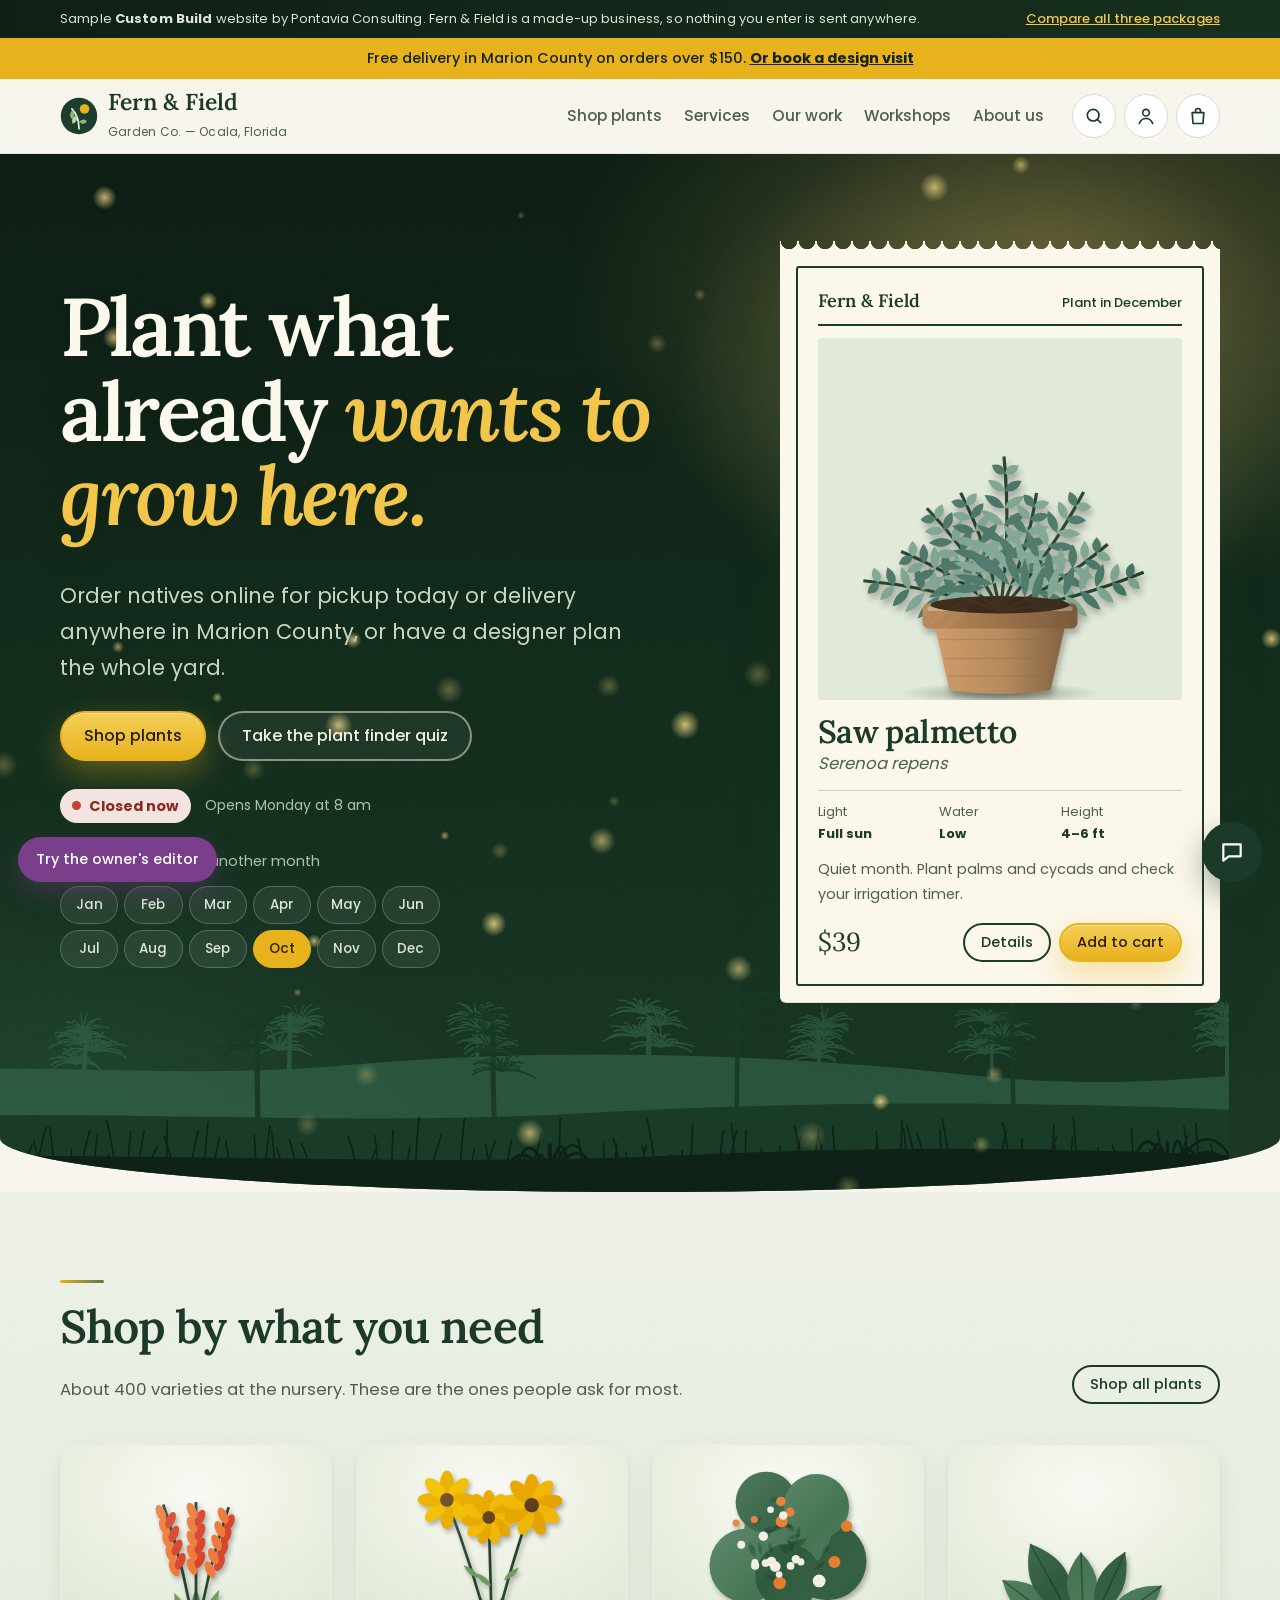
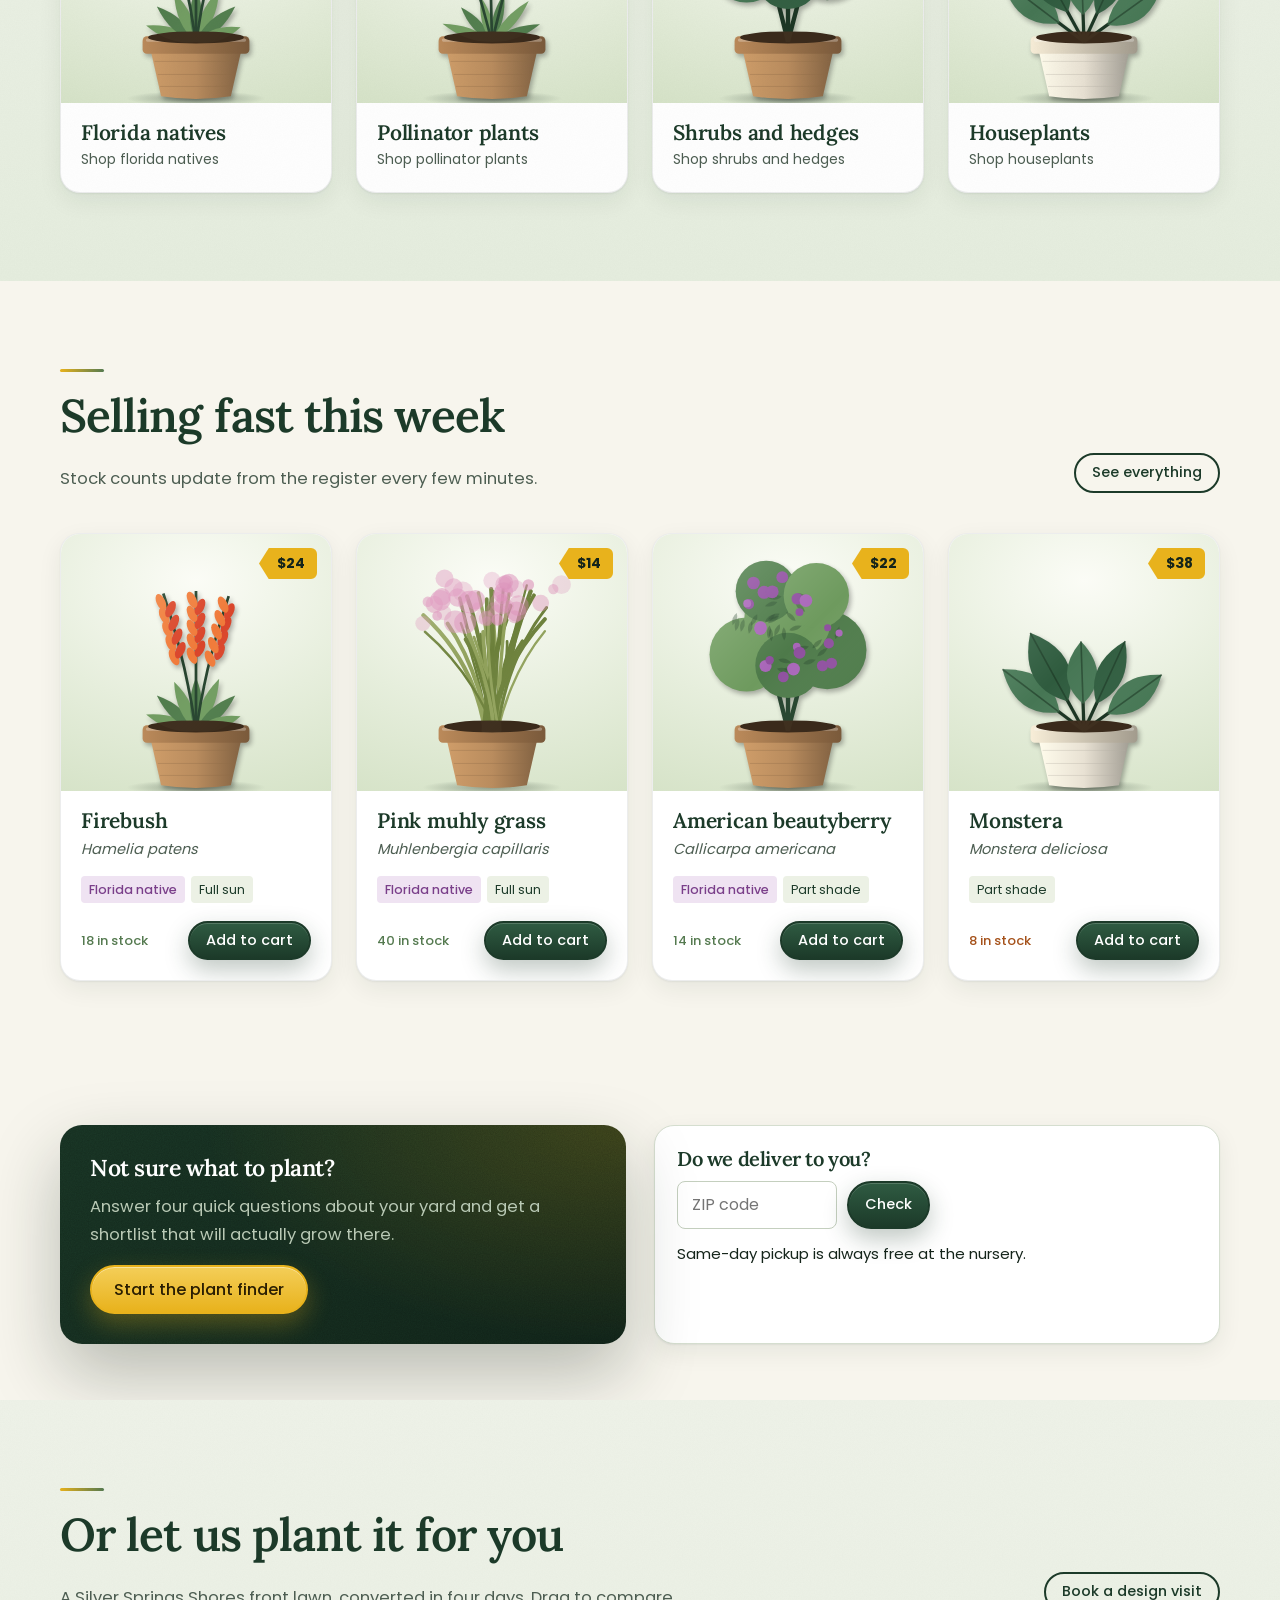
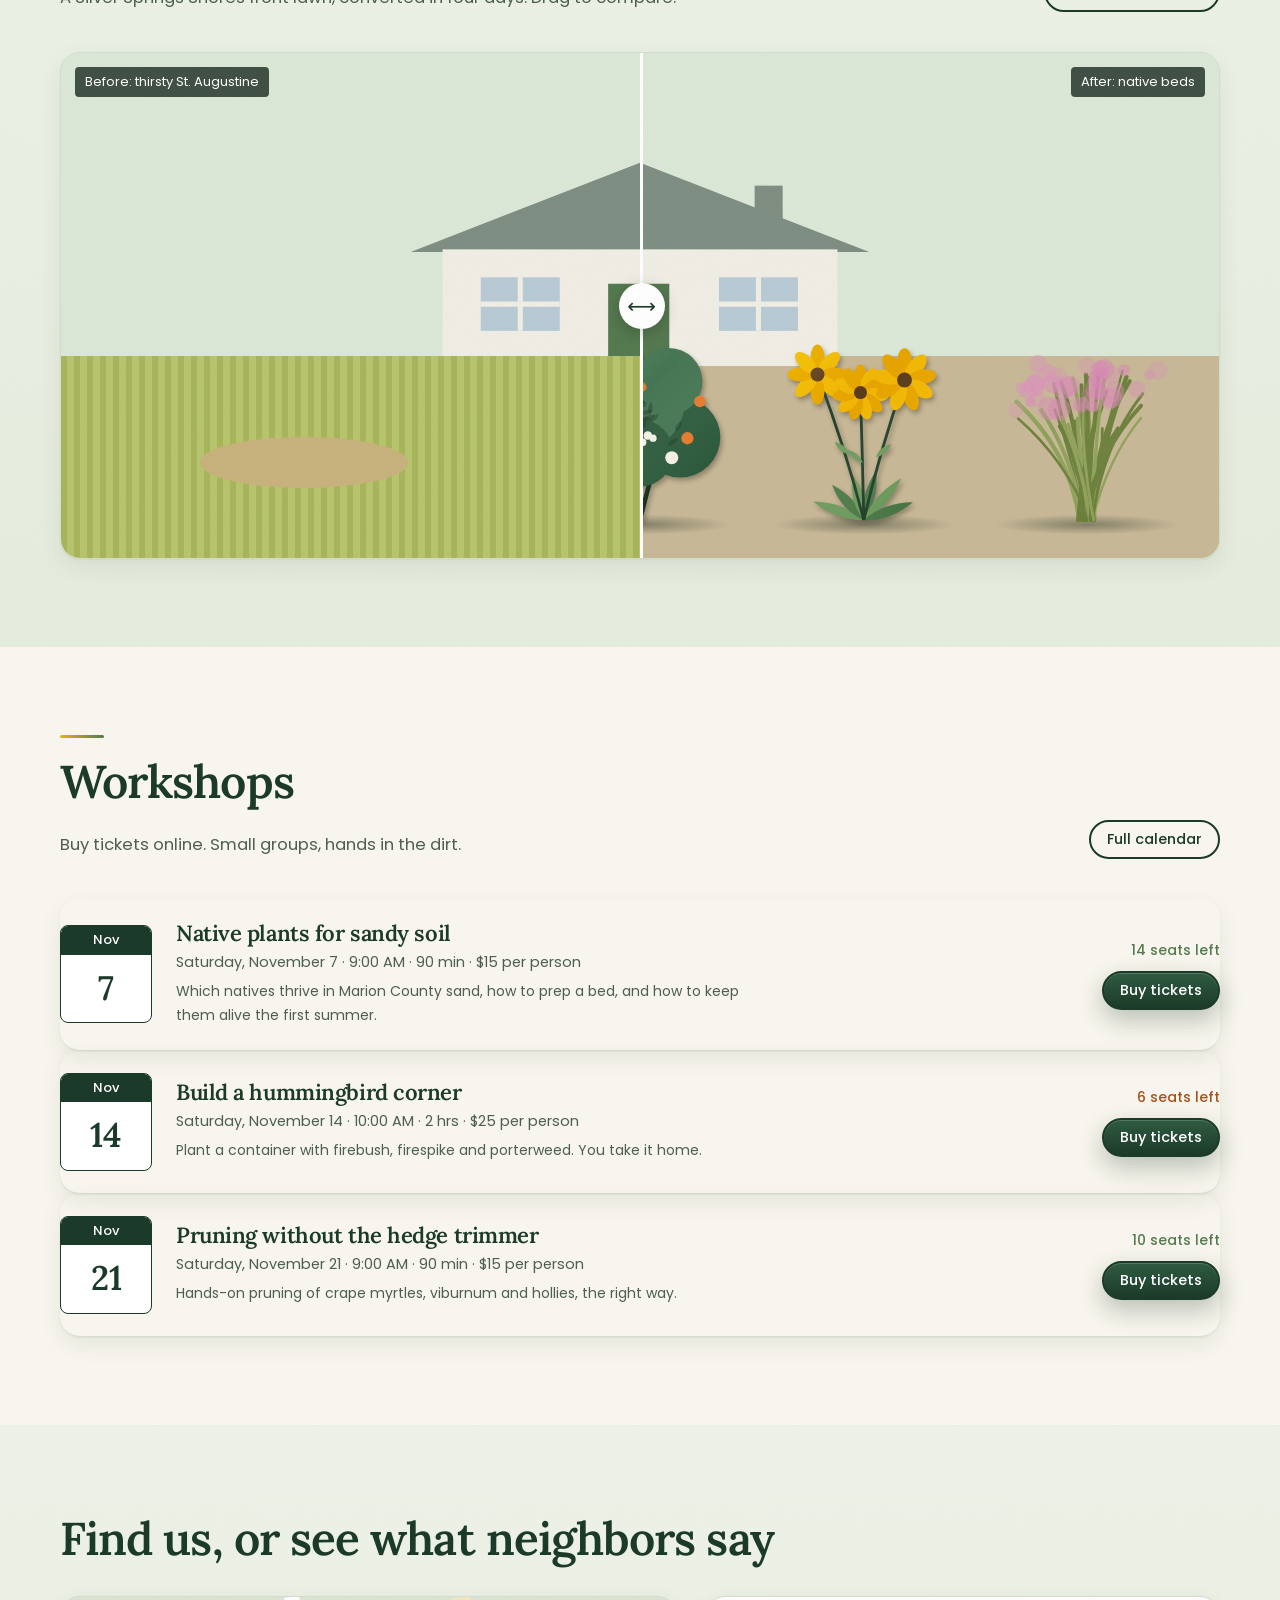
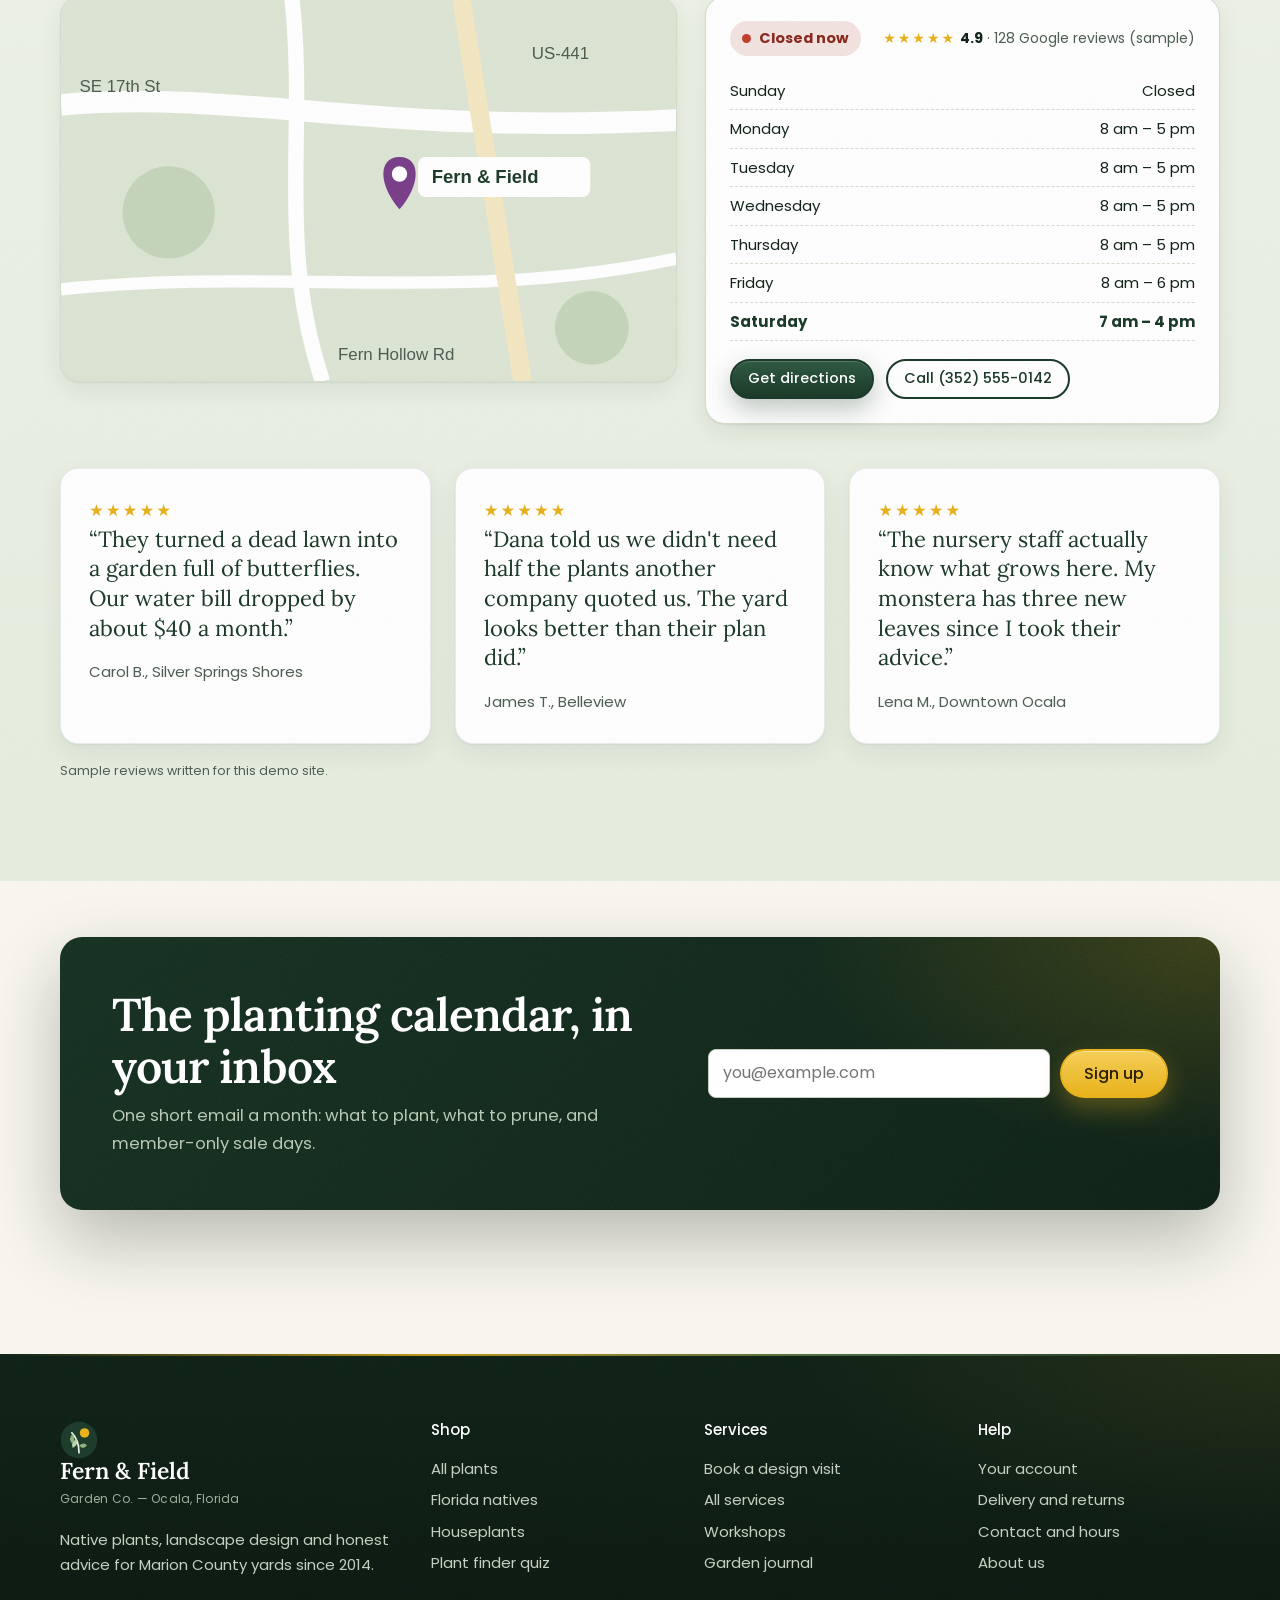
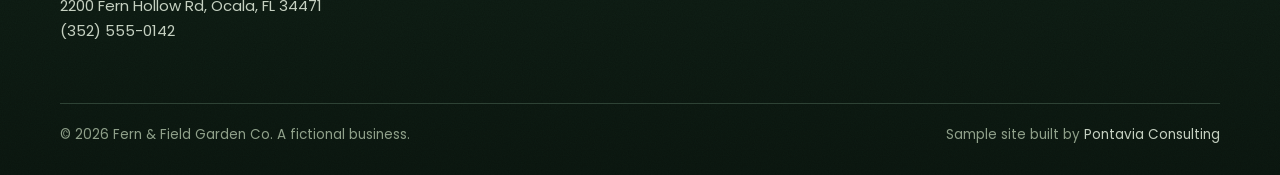
==== commit 0caa19e1: "Visual overhaul: dramatic hero scene, lit plant illustrations, glass header, deeper cards, scroll re" ====
--- a/index.html
+++ b/index.html
@@ -5,18 +5,19 @@
 <meta name="viewport" content="width=device-width, initial-scale=1">
 <title>Native Plant Nursery &amp; Online Plant Shop | Fern &amp; Field Garden Co., Ocala FL</title>
 <meta name="description" content="Shop native and Florida-friendly plants online from Fern &amp; Field in Ocala, FL. Same-day pickup, Marion County delivery, and landscape design.">
-<link rel="canonical" href="https://pontavia-consulting.github.io/pontavia-sample-best/">
+<link rel="canonical" href="https://pontavia-consulting.github.io/Pontavia-Sample-Best/">
 <meta property="og:type" content="website">
 <meta property="og:title" content="Native Plant Nursery &amp; Online Plant Shop | Fern &amp; Field Garden Co., Ocala FL">
 <meta property="og:description" content="Shop native and Florida-friendly plants online from Fern &amp; Field in Ocala, FL. Same-day pickup, Marion County delivery, and landscape design.">
-<meta property="og:url" content="https://pontavia-consulting.github.io/pontavia-sample-best/">
+<meta property="og:url" content="https://pontavia-consulting.github.io/Pontavia-Sample-Best/">
 <meta name="theme-color" content="#1F3D2C">
 <link rel="icon" href="assets/favicon.svg" type="image/svg+xml">
 <link rel="preload" href="assets/fonts/lora.woff" as="font" type="font/woff" crossorigin>
 <link rel="stylesheet" href="assets/style.css">
-<script type="application/ld+json">{"@context": "https://schema.org", "@type": "GardenStore", "name": "Fern & Field Garden Co.", "url": "https://pontavia-consulting.github.io/pontavia-sample-best/", "telephone": "(352) 555-0142", "address": {"@type": "PostalAddress", "streetAddress": "2200 Fern Hollow Rd", "addressLocality": "Ocala", "addressRegion": "FL", "postalCode": "34471", "addressCountry": "US"}, "openingHours": ["Mo-Th 08:00-17:00", "Fr 08:00-18:00", "Sa 07:00-16:00"], "areaServed": "Marion County, FL", "description": "Native plant nursery and landscape design in Ocala, Florida. (Sample site, fictional business.)"}</script>
+<link rel="stylesheet" href="assets/polish.css">
+<script type="application/ld+json">{"@context": "https://schema.org", "@type": "GardenStore", "name": "Fern & Field Garden Co.", "url": "https://pontavia-consulting.github.io/Pontavia-Sample-Best/", "telephone": "(352) 555-0142", "address": {"@type": "PostalAddress", "streetAddress": "2200 Fern Hollow Rd", "addressLocality": "Ocala", "addressRegion": "FL", "postalCode": "34471", "addressCountry": "US"}, "openingHours": ["Mo-Th 08:00-17:00", "Fr 08:00-18:00", "Sa 07:00-16:00"], "areaServed": "Marion County, FL", "description": "Native plant nursery and landscape design in Ocala, Florida. (Sample site, fictional business.)"}</script>
 </head>
-<body><div class="demo-bar"><div class="wrap"><span>Sample <b>Best</b> website by Pontavia Consulting. Fern &amp; Field is a made-up business, so nothing you enter is sent anywhere.</span><a href="https://pontavia-consulting.github.io/pontavia-samples/">Compare all three packages</a></div></div><div class="promo">Free delivery in Marion County on orders over $150. <a href="design.html">Or book a design visit</a></div><header class="site-head"><div class="wrap">
+<body><div class="demo-bar"><div class="wrap"><span>Sample <b>Custom Build</b> website by Pontavia Consulting. Fern &amp; Field is a made-up business, so nothing you enter is sent anywhere.</span><a href="https://pontavia-consulting.github.io/Pontavia-Samples/">Compare all three packages</a></div></div><div class="promo">Free delivery in Marion County on orders over $150. <a href="design.html">Or book a design visit</a></div><header class="site-head"><div class="wrap">
 <a class="logo" href="index.html"><svg viewBox="0 0 48 48" aria-hidden="true"><circle cx="24" cy="24" r="23" fill="#1F3D2C"/><circle cx="31" cy="15" r="6" fill="#E8B21C"/><path d="M24 40 C24 30 22 22 15 15" stroke="#EEF3E8" stroke-width="2.2" fill="none" stroke-linecap="round"/><path d="M16 16 Q 10 22 15 28 Q 21 23 16 16Z" fill="#8DB57E"/><path d="M21 23 Q 13 26 16 34 Q 24 30 21 23Z" fill="#B9D3AA"/><path d="M24 31 Q 31 26 34 31 Q 29 37 24 31Z" fill="#8DB57E"/></svg><span><b>Fern &amp; Field</b><small>Garden Co. — Ocala, Florida</small></span></a>
 <nav class="nav" id="nav" aria-label="Main"><a href="shop.html">Shop plants</a><a href="services.html">Services</a><a href="gallery.html">Our work</a><a href="workshops.html">Workshops</a><a href="team.html">About us</a></nav>
 <div class="head-tools">
@@ -28,7 +29,7 @@
 </div></header><main id="main">
 <section class="packet-hero"><div class="wrap">
   <div>
-    <h1 data-edit>Plant what already wants to grow here.</h1>
+    <h1 data-edit>Plant what already <em>wants to grow here.</em></h1>
     <p class="lede" data-edit>Order natives online for pickup today or delivery anywhere in Marion County, or have a designer plan the whole yard.</p>
     <div class="btn-row"><a class="btn" href="shop.html">Shop plants</a><a class="btn ghost" href="finder.html">Take the plant finder quiz</a></div>
     <p class="hero-open" style="margin-top:28px;display:flex;gap:14px;align-items:center;flex-wrap:wrap"><span class="open-pill" data-open-pill>Open now</span><span class="muted small" data-open-text>Today 8 am – 5 pm · 2200 Fern Hollow Rd</span></p>
@@ -161,7 +162,7 @@
 <p>2200 Fern Hollow Rd, Ocala, FL 34471<br><a href="tel:+13525550142" style="display:inline">(352) 555-0142</a></p></div>
 <div><h4>Shop</h4><a href="shop.html">All plants</a><a href="shop.html?cat=natives">Florida natives</a><a href="shop.html?cat=houseplants">Houseplants</a><a href="finder.html">Plant finder quiz</a></div><div><h4>Services</h4><a href="design.html">Book a design visit</a><a href="services.html">All services</a><a href="workshops.html">Workshops</a><a href="journal.html">Garden journal</a></div><div><h4>Help</h4><a href="account.html">Your account</a><a href="faq.html">Delivery and returns</a><a href="contact.html">Contact and hours</a><a href="team.html">About us</a></div>
 </div>
-<div class="base"><span>© 2026 Fern &amp; Field Garden Co. A fictional business.</span><span>Sample site built by <a href="https://pontavia-consulting.github.io/pontavia-samples/" style="display:inline">Pontavia Consulting</a></span></div>
+<div class="base"><span>© 2026 Fern &amp; Field Garden Co. A fictional business.</span><span>Sample site built by <a href="https://pontavia-consulting.github.io/Pontavia-Samples/" style="display:inline">Pontavia Consulting</a></span></div>
 </div></footer><button class="edit-fab" type="button" data-edit-toggle>Try the owner's editor</button><div class="drawer-shade" data-drawer-shade hidden></div>
 <aside class="drawer" data-drawer aria-label="Cart" aria-hidden="true">
   <div class="drawer-head"><h2>Your cart</h2><button class="icon-btn" type="button" data-cart-close aria-label="Close cart">×</button></div>
@@ -183,5 +184,6 @@
 <script src="assets/core.js" defer></script>
 <script src="assets/site.js" defer></script>
 <script src="assets/store.js" defer></script>
+<script src="assets/polish.js" defer></script>
 </body>
 </html>
--- a/assets/polish.css
+++ b/assets/polish.css
@@ -0,0 +1,105 @@
+/* Fern & Field: polish layer (loaded after style.css on every page of every package).
+   Dramatic hero scene, glass header, deeper cards and buttons, grain, scroll reveals.
+   Everything here is progressive: without JS the pages are still complete and readable. */
+
+:root {
+  --paper: #F7F5ED;
+  --wash-2: #ECF1E5;
+  --oak: #1C3A29;
+  --ink: #14241A;
+  --ease: cubic-bezier(.2, .8, .2, 1);
+  --shadow-1: 0 1px 2px rgba(20, 36, 26, .06), 0 8px 24px rgba(20, 36, 26, .07);
+  --shadow-2: 0 2px 4px rgba(20, 36, 26, .08), 0 22px 50px rgba(20, 36, 26, .16);
+  --grain: url("data:image/svg+xml;utf8,<svg xmlns='http://www.w3.org/2000/svg' width='160' height='160'><filter id='n'><feTurbulence type='fractalNoise' baseFrequency='.85' numOctaves='2' stitchTiles='stitch'/><feColorMatrix values='0 0 0 0 0  0 0 0 0 0  0 0 0 0 0  0 0 0 .55 0'/></filter><rect width='100%' height='100%' filter='url(%23n)' opacity='.5'/></svg>");
+}
+body { background: var(--paper); -webkit-font-smoothing: antialiased; text-rendering: optimizeLegibility; }
+h1, h2, h3 { letter-spacing: -.02em; }
+::selection { background: var(--gold-2); color: var(--ink); }
+
+/* ---------- Demo bar and header ---------- */
+.demo-bar { background: linear-gradient(90deg, #0F1F16, #17301F); font-size: 13px; letter-spacing: .01em; }
+.site-head { background: rgba(247, 245, 237, .78); -webkit-backdrop-filter: blur(16px) saturate(1.4); backdrop-filter: blur(16px) saturate(1.4); border-bottom: 1px solid rgba(20, 36, 26, .08); transition: box-shadow .35s, background .35s; }
+.site-head.scrolled { box-shadow: 0 10px 34px rgba(20, 36, 26, .12); background: rgba(247, 245, 237, .92); }
+.site-head .wrap { min-height: 74px; transition: min-height .35s var(--ease); }
+.site-head.scrolled .wrap { min-height: 62px; }
+.nav a { position: relative; transition: color .25s; }
+.nav a::after { content: ""; position: absolute; left: 0; right: 0; bottom: -4px; height: 2px; border-radius: 2px; background: linear-gradient(90deg, var(--gold), var(--moss)); transform: scaleX(0); transform-origin: left; transition: transform .35s var(--ease); }
+.nav a:hover::after, .nav a[aria-current="page"]::after, .nav a.active::after { transform: scaleX(1); }
+
+/* ---------- Buttons ---------- */
+.btn:not(.ghost):not(.gold) { background: linear-gradient(180deg, #2F5B42 0%, #1C3A29 100%); border-color: #1C3A29; box-shadow: 0 10px 24px rgba(28, 58, 41, .28), inset 0 1px 0 rgba(255, 255, 255, .18); transition: transform .3s var(--ease), box-shadow .3s; }
+.btn:not(.ghost):not(.gold):hover { transform: translateY(-2px); box-shadow: 0 16px 34px rgba(28, 58, 41, .36), inset 0 1px 0 rgba(255, 255, 255, .22); }
+.btn.gold { background: linear-gradient(180deg, #F4CE58, #E8B21C); border-color: #E8B21C; color: #2A1E02; box-shadow: 0 10px 24px rgba(232, 178, 28, .3), inset 0 1px 0 rgba(255, 255, 255, .4); transition: transform .3s var(--ease), box-shadow .3s; }
+.btn.gold:hover { transform: translateY(-2px); box-shadow: 0 16px 34px rgba(232, 178, 28, .42); }
+.btn.ghost { transition: transform .3s var(--ease), background .25s, color .25s; }
+.btn.ghost:hover { transform: translateY(-2px); }
+
+/* ---------- Sections ---------- */
+.section.wash { position: relative; background: linear-gradient(180deg, #EFF3E9 0%, #E6EEDF 100%); }
+.section.wash::after { content: ""; position: absolute; inset: 0; background: var(--grain); opacity: .06; mix-blend-mode: multiply; pointer-events: none; }
+.section-head h2 { position: relative; }
+.section-head h2::before { content: ""; display: block; width: 44px; height: 3px; border-radius: 3px; margin-bottom: 18px; background: linear-gradient(90deg, var(--gold), var(--moss)); }
+.card { border-radius: 18px; border-color: rgba(20, 36, 26, .08); box-shadow: var(--shadow-1); transition: transform .4s var(--ease), box-shadow .4s; }
+.card:hover { transform: translateY(-5px); box-shadow: var(--shadow-2); }
+.plant-card { border-radius: 20px; border-color: rgba(20, 36, 26, .08); box-shadow: var(--shadow-1); transition: transform .45s var(--ease), box-shadow .45s; }
+.plant-card:hover { transform: translateY(-7px); box-shadow: var(--shadow-2); }
+.plant-card .pic { background: radial-gradient(120% 90% at 50% 18%, #FBFCF6 0%, #E6EEDC 55%, #D6E3C8 100%); overflow: hidden; }
+.plant-card .pic .art svg { transition: transform .7s var(--ease); transform-origin: 50% 90%; }
+.plant-card:hover .pic .art svg { transform: scale(1.07) translateY(-2px); }
+.plant-card h3, .card h3 { letter-spacing: -.01em; }
+.event, .hours-card, .zip-check, .ba, .map { border-radius: 20px; box-shadow: var(--shadow-1); }
+.reward-card, .cta-band { background: var(--grain), radial-gradient(700px 360px at 100% 0%, rgba(232, 178, 28, .22), transparent 60%), linear-gradient(135deg, #1C3A29 0%, #14291D 100%); background-blend-mode: soft-light, normal, normal; box-shadow: 0 30px 70px rgba(20, 36, 26, .28); }
+.quote { font-family: var(--display); }
+
+/* ---------- Dramatic hero scene ---------- */
+.hero, .packet-hero { position: relative; isolation: isolate; overflow: hidden; border-radius: 0 0 50% 50% / 0 0 54px 54px; color: #EEF3E8; padding: 96px 0 190px;
+  background:
+    radial-gradient(520px 420px at var(--mx, 78%) var(--my, 22%), rgba(247, 214, 130, .30), transparent 62%),
+    radial-gradient(820px 520px at 84% 12%, rgba(240, 196, 100, .30), transparent 62%),
+    radial-gradient(700px 520px at 4% 100%, rgba(80, 160, 110, .20), transparent 62%),
+    linear-gradient(180deg, #0E2016 0%, #15301F 52%, #1D3C2A 100%); }
+.hero::before, .packet-hero::before { content: ""; position: absolute; inset: 0; z-index: -1; background: var(--grain); mix-blend-mode: soft-light; opacity: .55; pointer-events: none; }
+.hero .wrap, .packet-hero .wrap { position: relative; z-index: 3; }
+.hero h1, .packet-hero h1 { color: #FBF8EE; font-size: clamp(42px, 6.4vw, 82px); line-height: 1.03; letter-spacing: -.03em; text-shadow: 0 2px 30px rgba(0, 0, 0, .25); }
+.hero h1 em, .packet-hero h1 em { font-style: italic; color: var(--gold-2); }
+.hero .lede, .packet-hero .lede { color: #C9D8C5; font-size: clamp(17px, 2vw, 21px); }
+.hero .muted, .packet-hero .muted, .hero .small, .packet-hero .months-label { color: #AFC3AC; }
+.hero .btn.ghost, .packet-hero .btn.ghost { color: #F4F1E4; border-color: rgba(244, 241, 228, .5); background: rgba(255, 255, 255, .05); -webkit-backdrop-filter: blur(6px); backdrop-filter: blur(6px); }
+.hero .btn.ghost:hover, .packet-hero .btn.ghost:hover { background: #F4F1E4; color: var(--oak); }
+.hero .btn:not(.ghost):not(.gold), .packet-hero .btn:not(.ghost):not(.gold) { background: linear-gradient(180deg, #F4CE58, #E8B21C); border-color: #E8B21C; color: #2A1E02; box-shadow: 0 12px 30px rgba(232, 178, 28, .35), inset 0 1px 0 rgba(255, 255, 255, .45); }
+.packet-hero .months button { background: rgba(255, 255, 255, .07); color: #DDE8D8; border-color: rgba(255, 255, 255, .22); }
+.packet-hero .months button[aria-pressed="true"] { background: var(--gold); color: #2A1E02; border-color: var(--gold); }
+.packet-hero .hero-proof, .hero .hero-proof { color: #B9CBB5; }
+.packet-hero .hero-proof strong, .hero .hero-proof strong { color: #FBF8EE; }
+.hero-art { background: radial-gradient(90% 70% at 50% 22%, rgba(255, 244, 204, .55), rgba(255, 244, 204, 0) 70%), linear-gradient(180deg, #E9F0DD 0%, #CFDFC0 100%); box-shadow: 0 40px 80px rgba(0, 0, 0, .4), inset 0 0 0 1px rgba(255, 255, 255, .5); }
+.hero-art .sun { background: radial-gradient(circle at 35% 30%, #FFE79A, #E8B21C 70%); box-shadow: 0 0 60px 20px rgba(247, 214, 130, .55); }
+.packet { filter: drop-shadow(0 40px 60px rgba(0, 0, 0, .45)); }
+.hero-scene { position: absolute; left: 0; right: 0; bottom: -1px; height: 260px; z-index: 1; pointer-events: none; }
+.hero-scene svg { position: absolute; left: -4%; width: 108%; bottom: 0; height: 100%; will-change: transform; }
+.hero-pollen { position: absolute; inset: 0; z-index: 2; pointer-events: none; width: 100%; height: 100%; }
+.hero::after, .packet-hero::after { content: ""; position: absolute; left: 0; right: 0; bottom: -1px; height: 46px; z-index: 2; background: var(--paper); -webkit-mask: radial-gradient(60px 46px at 50% 100%, #000 98%, transparent) 0 0 / 120px 100% repeat-x; mask: radial-gradient(60px 46px at 50% 100%, #000 98%, transparent) 0 0 / 120px 100% repeat-x; opacity: 0; }
+
+/* page title bands on inner pages */
+.page-head, .page-hero { position: relative; background: radial-gradient(600px 260px at 90% 0%, rgba(232, 178, 28, .14), transparent 62%), linear-gradient(180deg, #EAF1E2, #F4F4EA); }
+.page-head::after, .page-hero::after { content: ""; position: absolute; inset: 0; background: var(--grain); opacity: .05; mix-blend-mode: multiply; pointer-events: none; }
+
+/* ---------- Footer ---------- */
+.site-foot { position: relative; background: var(--grain), radial-gradient(800px 300px at 100% 0%, rgba(232, 178, 28, .10), transparent 60%), linear-gradient(180deg, #14281C, #0D1A12); background-blend-mode: soft-light, normal, normal; }
+.site-foot::before { content: ""; position: absolute; top: 0; left: 0; right: 0; height: 2px; background: linear-gradient(90deg, transparent, var(--gold), var(--moss), transparent); opacity: .8; }
+
+/* ---------- Reveals ---------- */
+.pf .pf-in { opacity: 0; transform: translate3d(0, 30px, 0); transition: opacity .9s var(--ease), transform .9s var(--ease); transition-delay: var(--d, 0s); }
+.pf .pf-in.pf-show { opacity: 1; transform: none; }
+.hero .wrap > *, .packet-hero .wrap > * { animation: pf-rise 1s var(--ease) both; }
+.hero .wrap > :nth-child(2), .packet-hero .wrap > :nth-child(2) { animation-delay: .18s; }
+@keyframes pf-rise { from { opacity: 0; transform: translate3d(0, 34px, 0); filter: blur(6px); } to { opacity: 1; transform: none; filter: none; } }
+
+@media (max-width: 860px) { .hero, .packet-hero { padding: 56px 0 150px; } .hero-scene { height: 190px; } }
+@media (prefers-reduced-motion: reduce) {
+  .hero .wrap > *, .packet-hero .wrap > * { animation: none !important; }
+  .pf .pf-in { opacity: 1 !important; transform: none !important; }
+  .plant-card .pic .art svg { transition: none !important; }
+}
+
+.packet .btn.ghost { color: var(--oak); border-color: var(--oak); background: transparent; -webkit-backdrop-filter: none; backdrop-filter: none; }
+.packet .btn.ghost:hover { background: var(--oak); color: #fff; }
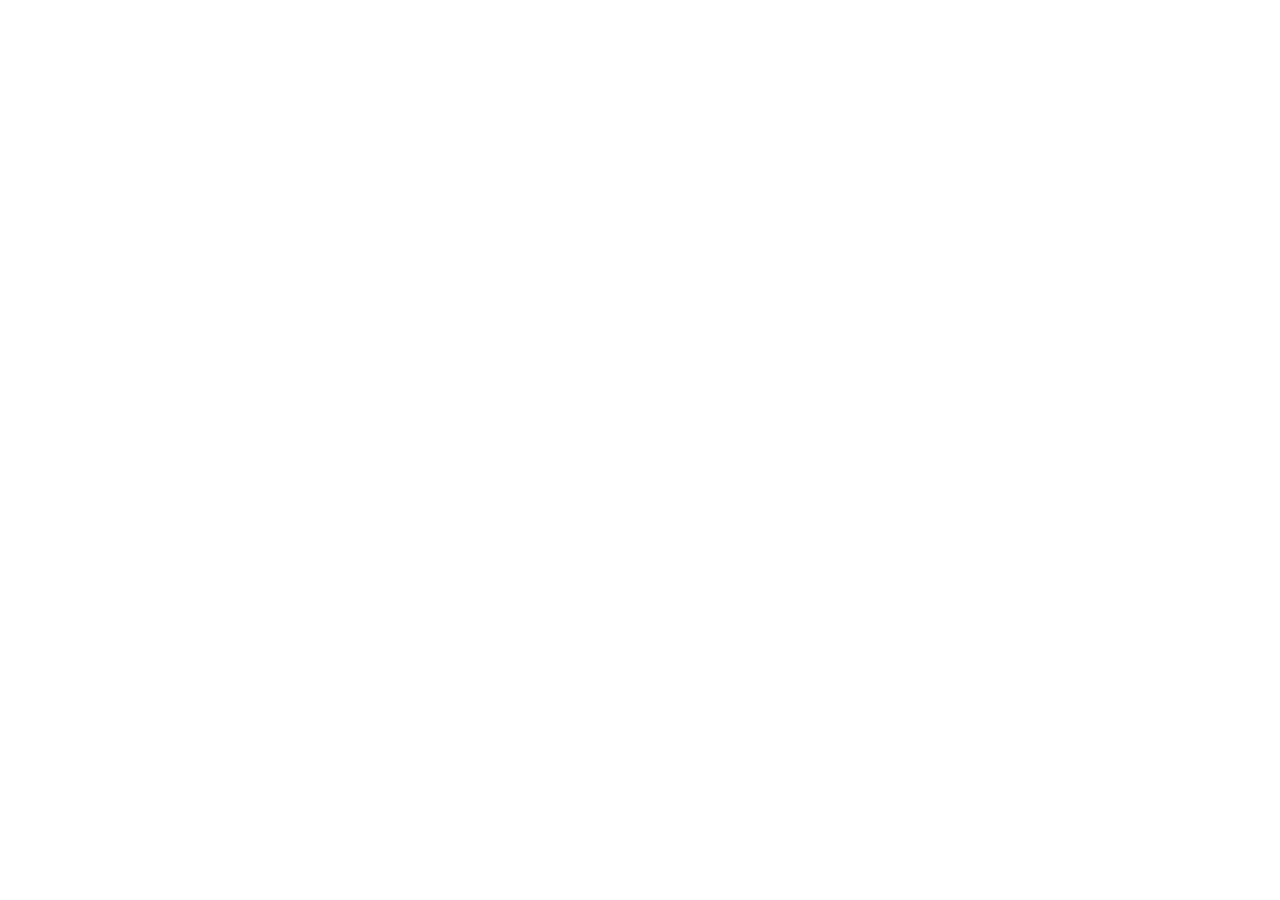
==== commit ac99a31a: "Moved: the Custom Build sample now lives at pontaviaconsulting.com/samples/custom/" ====
--- a/index.html
+++ b/index.html
@@ -2,188 +2,12 @@
 <html lang="en">
 <head>
 <meta charset="utf-8">
-<meta name="viewport" content="width=device-width, initial-scale=1">
-<title>Native Plant Nursery &amp; Online Plant Shop | Fern &amp; Field Garden Co., Ocala FL</title>
-<meta name="description" content="Shop native and Florida-friendly plants online from Fern &amp; Field in Ocala, FL. Same-day pickup, Marion County delivery, and landscape design.">
-<link rel="canonical" href="https://pontavia-consulting.github.io/Pontavia-Sample-Best/">
-<meta property="og:type" content="website">
-<meta property="og:title" content="Native Plant Nursery &amp; Online Plant Shop | Fern &amp; Field Garden Co., Ocala FL">
-<meta property="og:description" content="Shop native and Florida-friendly plants online from Fern &amp; Field in Ocala, FL. Same-day pickup, Marion County delivery, and landscape design.">
-<meta property="og:url" content="https://pontavia-consulting.github.io/Pontavia-Sample-Best/">
-<meta name="theme-color" content="#1F3D2C">
-<link rel="icon" href="assets/favicon.svg" type="image/svg+xml">
-<link rel="preload" href="assets/fonts/lora.woff" as="font" type="font/woff" crossorigin>
-<link rel="stylesheet" href="assets/style.css">
-<link rel="stylesheet" href="assets/polish.css">
-<script type="application/ld+json">{"@context": "https://schema.org", "@type": "GardenStore", "name": "Fern & Field Garden Co.", "url": "https://pontavia-consulting.github.io/Pontavia-Sample-Best/", "telephone": "(352) 555-0142", "address": {"@type": "PostalAddress", "streetAddress": "2200 Fern Hollow Rd", "addressLocality": "Ocala", "addressRegion": "FL", "postalCode": "34471", "addressCountry": "US"}, "openingHours": ["Mo-Th 08:00-17:00", "Fr 08:00-18:00", "Sa 07:00-16:00"], "areaServed": "Marion County, FL", "description": "Native plant nursery and landscape design in Ocala, Florida. (Sample site, fictional business.)"}</script>
+<title>Moved | Pontavia Consulting</title>
+<meta name="robots" content="noindex">
+<link rel="canonical" href="https://pontaviaconsulting.com/samples/custom/">
+<meta http-equiv="refresh" content="0; url=https://pontaviaconsulting.com/samples/custom/">
 </head>
-<body><div class="demo-bar"><div class="wrap"><span>Sample <b>Custom Build</b> website by Pontavia Consulting. Fern &amp; Field is a made-up business, so nothing you enter is sent anywhere.</span><a href="https://pontavia-consulting.github.io/Pontavia-Samples/">Compare all three packages</a></div></div><div class="promo">Free delivery in Marion County on orders over $150. <a href="design.html">Or book a design visit</a></div><header class="site-head"><div class="wrap">
-<a class="logo" href="index.html"><svg viewBox="0 0 48 48" aria-hidden="true"><circle cx="24" cy="24" r="23" fill="#1F3D2C"/><circle cx="31" cy="15" r="6" fill="#E8B21C"/><path d="M24 40 C24 30 22 22 15 15" stroke="#EEF3E8" stroke-width="2.2" fill="none" stroke-linecap="round"/><path d="M16 16 Q 10 22 15 28 Q 21 23 16 16Z" fill="#8DB57E"/><path d="M21 23 Q 13 26 16 34 Q 24 30 21 23Z" fill="#B9D3AA"/><path d="M24 31 Q 31 26 34 31 Q 29 37 24 31Z" fill="#8DB57E"/></svg><span><b>Fern &amp; Field</b><small>Garden Co. — Ocala, Florida</small></span></a>
-<nav class="nav" id="nav" aria-label="Main"><a href="shop.html">Shop plants</a><a href="services.html">Services</a><a href="gallery.html">Our work</a><a href="workshops.html">Workshops</a><a href="team.html">About us</a></nav>
-<div class="head-tools">
-<button class="tool-btn" type="button" data-search-open aria-label="Search plants"><svg viewBox="0 0 24 24" fill="none" stroke="currentColor" stroke-width="2" stroke-linecap="round"><circle cx="11" cy="11" r="7"/><path d="m20 20-3.5-3.5"/></svg></button>
-<a class="tool-btn hide-sm" href="account.html" aria-label="Your account and rewards"><svg viewBox="0 0 24 24" fill="none" stroke="currentColor" stroke-width="2" stroke-linecap="round"><circle cx="12" cy="8" r="4"/><path d="M4 21c1.5-4 4.5-6 8-6s6.5 2 8 6"/></svg></a>
-<button class="tool-btn" type="button" data-cart-open aria-label="Open cart"><svg viewBox="0 0 24 24" fill="none" stroke="currentColor" stroke-width="2" stroke-linejoin="round"><path d="M5 8h14l-1 13H6L5 8Z"/><path d="M9 8V6a3 3 0 0 1 6 0v2"/></svg><span class="badge" data-cart-count data-n="0"></span></button>
-</div>
-<button class="menu-btn" aria-expanded="false" aria-controls="nav" aria-label="Menu"><span></span><span></span><span></span></button>
-</div></header><main id="main">
-<section class="packet-hero"><div class="wrap">
-  <div>
-    <h1 data-edit>Plant what already <em>wants to grow here.</em></h1>
-    <p class="lede" data-edit>Order natives online for pickup today or delivery anywhere in Marion County, or have a designer plan the whole yard.</p>
-    <div class="btn-row"><a class="btn" href="shop.html">Shop plants</a><a class="btn ghost" href="finder.html">Take the plant finder quiz</a></div>
-    <p class="hero-open" style="margin-top:28px;display:flex;gap:14px;align-items:center;flex-wrap:wrap"><span class="open-pill" data-open-pill>Open now</span><span class="muted small" data-open-text>Today 8 am – 5 pm · 2200 Fern Hollow Rd</span></p>
-    <p class="months-label">See what to plant in another month</p><div class="months" role="group" aria-label="Choose a month"><button type="button" data-month="0" aria-pressed="false" aria-label="January">Jan</button><button type="button" data-month="1" aria-pressed="false" aria-label="February">Feb</button><button type="button" data-month="2" aria-pressed="false" aria-label="March">Mar</button><button type="button" data-month="3" aria-pressed="false" aria-label="April">Apr</button><button type="button" data-month="4" aria-pressed="false" aria-label="May">May</button><button type="button" data-month="5" aria-pressed="false" aria-label="June">Jun</button><button type="button" data-month="6" aria-pressed="false" aria-label="July">Jul</button><button type="button" data-month="7" aria-pressed="false" aria-label="August">Aug</button><button type="button" data-month="8" aria-pressed="false" aria-label="September">Sep</button><button type="button" data-month="9" aria-pressed="true" aria-label="October">Oct</button><button type="button" data-month="10" aria-pressed="false" aria-label="November">Nov</button><button type="button" data-month="11" aria-pressed="false" aria-label="December">Dec</button></div>
-  </div>
-  <div class="packet" data-packet>
-  <div class="packet-inner">
-    <div class="packet-top"><b>Fern &amp; Field</b><span data-pk-month>Plant in October</span></div>
-    <div class="packet-art" data-pk-art><div class="art" data-plant='{&quot;type&quot;: &quot;grass&quot;, &quot;seed&quot;: 21, &quot;leaf&quot;: &quot;olive&quot;, &quot;colors&quot;: {&quot;bloom&quot;: &quot;#D98AB5&quot;}, &quot;label&quot;: &quot;Illustration of Pink muhly grass&quot;}'></div></div>
-    <h2 data-pk-name>Pink muhly grass</h2>
-    <p class="latin" data-pk-latin>Muhlenbergia capillaris</p>
-    <div class="packet-facts">
-      <div><span>Light</span><strong data-pk-light>Full sun</strong></div>
-      <div><span>Water</span><strong data-pk-water>Low</strong></div>
-      <div><span>Height</span><strong data-pk-height>3 ft</strong></div>
-    </div>
-    <p class="packet-note" data-pk-note>Muhly turns pink. The best month to start almost anything.</p>
-    <div class="packet-actions"><span class="packet-price" data-pk-price>$14</span><span style="display:flex;gap:8px"><a class="btn ghost small" data-pk-link href="product.html?id=muhly">Details</a><button class="btn small" type="button" data-pk-add data-add="muhly">Add to cart</button></span></div>
-  </div>
-</div>
-</div></section>
-
-<section class="section wash"><div class="wrap">
-  <div class="section-head"><div><h2>Shop by what you need</h2><p>About 400 varieties at the nursery. These are the ones people ask for most.</p></div><a class="btn ghost small" href="shop.html">Shop all plants</a></div>
-  <div class="grid g4"><a class="plant-card" href="shop.html?cat=natives"><div class="pic"><div class="art" data-plant='{&quot;type&quot;: &quot;spike&quot;, &quot;seed&quot;: 11, &quot;colors&quot;: {&quot;bloom&quot;: &quot;#D9452B&quot;, &quot;bloom2&quot;: &quot;#F07A3A&quot;}, &quot;label&quot;: &quot;Illustration of Firebush&quot;}'></div></div><div class="body"><h3>Florida natives</h3><span class="muted small">Shop florida natives</span></div></a><a class="plant-card" href="shop.html?cat=pollinator"><div class="pic"><div class="art" data-plant='{&quot;type&quot;: &quot;flower&quot;, &quot;seed&quot;: 2, &quot;colors&quot;: {&quot;bloom&quot;: &quot;#F2B705&quot;, &quot;bloom2&quot;: &quot;#E8A400&quot;}, &quot;label&quot;: &quot;Illustration of Leavenworth&#x27;s tickseed&quot;}'></div></div><div class="body"><h3>Pollinator plants</h3><span class="muted small">Shop pollinator plants</span></div></a><a class="plant-card" href="shop.html?cat=shrubs"><div class="pic"><div class="art" data-plant='{&quot;type&quot;: &quot;shrub&quot;, &quot;seed&quot;: 27, &quot;leaf&quot;: &quot;deep&quot;, &quot;colors&quot;: {&quot;bloom&quot;: &quot;#F4F1E6&quot;, &quot;bloom2&quot;: &quot;#E57A2E&quot;}, &quot;label&quot;: &quot;Illustration of Simpson&#x27;s stopper&quot;}'></div></div><div class="body"><h3>Shrubs and hedges</h3><span class="muted small">Shop shrubs and hedges</span></div></a><a class="plant-card" href="shop.html?cat=houseplants"><div class="pic"><div class="art" data-plant='{&quot;type&quot;: &quot;broad&quot;, &quot;seed&quot;: 15, &quot;leaf&quot;: &quot;deep&quot;, &quot;potColor&quot;: &quot;#E8E1D3&quot;, &quot;rimColor&quot;: &quot;#D8CFBC&quot;, &quot;label&quot;: &quot;Illustration of Monstera&quot;}'></div></div><div class="body"><h3>Houseplants</h3><span class="muted small">Shop houseplants</span></div></a></div>
-</div></section>
-
-<section class="section"><div class="wrap">
-  <div class="section-head"><div><h2>Selling fast this week</h2><p>Stock counts update from the register every few minutes.</p></div><a class="btn ghost small" href="shop.html">See everything</a></div>
-  <div class="grid g4"><article class="plant-card"><a class="pic" href="product.html?id=firebush" style="display:block"><div class="art" data-plant='{&quot;type&quot;: &quot;spike&quot;, &quot;seed&quot;: 11, &quot;colors&quot;: {&quot;bloom&quot;: &quot;#D9452B&quot;, &quot;bloom2&quot;: &quot;#F07A3A&quot;}, &quot;label&quot;: &quot;Illustration of Firebush&quot;}'></div><span class="tag">$24</span></a>
-<div class="body"><h3><a href="product.html?id=firebush" style="text-decoration:none">Firebush</a></h3><div class="latin">Hamelia patens</div>
-<div class="facts"><span class="fact native">Florida native</span><span class="fact">Full sun</span></div>
-<div class="add"><span class="stock">18 in stock</span><button class="btn small" type="button" data-add="firebush">Add to cart</button></div></div></article><article class="plant-card"><a class="pic" href="product.html?id=muhly" style="display:block"><div class="art" data-plant='{&quot;type&quot;: &quot;grass&quot;, &quot;seed&quot;: 21, &quot;leaf&quot;: &quot;olive&quot;, &quot;colors&quot;: {&quot;bloom&quot;: &quot;#D98AB5&quot;}, &quot;label&quot;: &quot;Illustration of Pink muhly grass&quot;}'></div><span class="tag">$14</span></a>
-<div class="body"><h3><a href="product.html?id=muhly" style="text-decoration:none">Pink muhly grass</a></h3><div class="latin">Muhlenbergia capillaris</div>
-<div class="facts"><span class="fact native">Florida native</span><span class="fact">Full sun</span></div>
-<div class="add"><span class="stock">40 in stock</span><button class="btn small" type="button" data-add="muhly">Add to cart</button></div></div></article><article class="plant-card"><a class="pic" href="product.html?id=beautyberry" style="display:block"><div class="art" data-plant='{&quot;type&quot;: &quot;shrub&quot;, &quot;seed&quot;: 9, &quot;colors&quot;: {&quot;bloom&quot;: &quot;#8E4F9E&quot;, &quot;bloom2&quot;: &quot;#A866B8&quot;}, &quot;label&quot;: &quot;Illustration of American beautyberry&quot;}'></div><span class="tag">$22</span></a>
-<div class="body"><h3><a href="product.html?id=beautyberry" style="text-decoration:none">American beautyberry</a></h3><div class="latin">Callicarpa americana</div>
-<div class="facts"><span class="fact native">Florida native</span><span class="fact">Part shade</span></div>
-<div class="add"><span class="stock">14 in stock</span><button class="btn small" type="button" data-add="beautyberry">Add to cart</button></div></div></article><article class="plant-card"><a class="pic" href="product.html?id=monstera" style="display:block"><div class="art" data-plant='{&quot;type&quot;: &quot;broad&quot;, &quot;seed&quot;: 15, &quot;leaf&quot;: &quot;deep&quot;, &quot;potColor&quot;: &quot;#E8E1D3&quot;, &quot;rimColor&quot;: &quot;#D8CFBC&quot;, &quot;label&quot;: &quot;Illustration of Monstera&quot;}'></div><span class="tag">$38</span></a>
-<div class="body"><h3><a href="product.html?id=monstera" style="text-decoration:none">Monstera</a></h3><div class="latin">Monstera deliciosa</div>
-<div class="facts"><span class="fact">Part shade</span></div>
-<div class="add"><span class="stock low">8 in stock</span><button class="btn small" type="button" data-add="monstera">Add to cart</button></div></div></article></div>
-</div></section>
-
-<section class="section tight"><div class="wrap">
-  <div class="grid g2" style="gap:28px;align-items:stretch" id="home-duo">
-    <div class="reward-card"><h3>Not sure what to plant?</h3><p style="color:var(--on-oak-muted)">Answer four quick questions about your yard and get a shortlist that will actually grow there.</p><a class="btn gold" href="finder.html">Start the plant finder</a></div>
-    <div class="zip-check"><h3 style="font-size:20px;margin-bottom:10px">Do we deliver to you?</h3>
-<form data-zip novalidate><label class="sr" for="zip-Do ">ZIP code</label><input id="zip-Do " inputmode="numeric" maxlength="5" placeholder="ZIP code" autocomplete="postal-code"><button class="btn small" type="submit">Check</button></form>
-<p class="zip-result" data-zip-out aria-live="polite">Same-day pickup is always free at the nursery.</p></div>
-  </div>
-</div></section>
-
-<section class="section wash"><div class="wrap">
-  <div class="section-head"><div><h2>Or let us plant it for you</h2><p>A Silver Springs Shores front lawn, converted in four days. Drag to compare.</p></div><a class="btn ghost small" href="design.html">Book a design visit</a></div>
-  <div class="ba" data-ba>
-  <div class="layer before"><svg class="house" viewBox="0 0 400 170" aria-hidden="true"><path d="M20 80 L200 10 L380 80Z" fill="#7F8F84"/><rect x="45" y="78" width="310" height="92" fill="#F1EEE6"/><rect x="175" y="105" width="48" height="65" fill="#557A50"/><rect x="75" y="100" width="62" height="42" fill="#B9CBD6"/><rect x="262" y="100" width="62" height="42" fill="#B9CBD6"/><path d="M106 100v42M75 121h62M293 100v42M262 121h62" stroke="#F1EEE6" stroke-width="4"/><rect x="290" y="28" width="22" height="40" fill="#7F8F84"/></svg><div class="turf"></div><div class="patch" style="left:12%"></div><div class="patch" style="left:58%;width:24%"></div></div>
-  <div class="layer after"><svg class="house" viewBox="0 0 400 170" aria-hidden="true"><path d="M20 80 L200 10 L380 80Z" fill="#7F8F84"/><rect x="45" y="78" width="310" height="92" fill="#F1EEE6"/><rect x="175" y="105" width="48" height="65" fill="#557A50"/><rect x="75" y="100" width="62" height="42" fill="#B9CBD6"/><rect x="262" y="100" width="62" height="42" fill="#B9CBD6"/><path d="M106 100v42M75 121h62M293 100v42M262 121h62" stroke="#F1EEE6" stroke-width="4"/><rect x="290" y="28" width="22" height="40" fill="#7F8F84"/></svg><div class="scene"><div class="art" data-plant='{&quot;type&quot;: &quot;grass&quot;, &quot;seed&quot;: 21, &quot;leaf&quot;: &quot;olive&quot;, &quot;colors&quot;: {&quot;bloom&quot;: &quot;#D98AB5&quot;}, &quot;pot&quot;: false, &quot;label&quot;: &quot;Illustration of Pink muhly grass&quot;}'></div><div class="art" data-plant='{&quot;type&quot;: &quot;flower&quot;, &quot;seed&quot;: 5, &quot;colors&quot;: {&quot;bloom&quot;: &quot;#C8382A&quot;, &quot;bloom2&quot;: &quot;#E8B21C&quot;, &quot;eye&quot;: &quot;#5A2A1A&quot;}, &quot;pot&quot;: false, &quot;label&quot;: &quot;Illustration of Blanket flower&quot;}'></div><div class="art" data-plant='{&quot;type&quot;: &quot;shrub&quot;, &quot;seed&quot;: 27, &quot;leaf&quot;: &quot;deep&quot;, &quot;colors&quot;: {&quot;bloom&quot;: &quot;#F4F1E6&quot;, &quot;bloom2&quot;: &quot;#E57A2E&quot;}, &quot;pot&quot;: false, &quot;label&quot;: &quot;Illustration of Simpson&#x27;s stopper&quot;}'></div><div class="art" data-plant='{&quot;type&quot;: &quot;flower&quot;, &quot;seed&quot;: 2, &quot;colors&quot;: {&quot;bloom&quot;: &quot;#F2B705&quot;, &quot;bloom2&quot;: &quot;#E8A400&quot;}, &quot;pot&quot;: false, &quot;label&quot;: &quot;Illustration of Leavenworth&#x27;s tickseed&quot;}'></div><div class="art" data-plant='{&quot;type&quot;: &quot;grass&quot;, &quot;seed&quot;: 21, &quot;leaf&quot;: &quot;olive&quot;, &quot;colors&quot;: {&quot;bloom&quot;: &quot;#D98AB5&quot;}, &quot;pot&quot;: false, &quot;label&quot;: &quot;Illustration of Pink muhly grass&quot;}'></div></div></div>
-  <div class="handle"></div>
-  <span class="label" style="left:14px">Before: thirsty St. Augustine</span><span class="label" style="right:14px">After: native beds</span>
-  <input type="range" min="0" max="100" value="50" aria-label="Drag to compare before and after">
-</div>
-</div></section>
-
-<section class="section"><div class="wrap">
-  <div class="section-head"><div><h2>Workshops</h2><p>Buy tickets online. Small groups, hands in the dirt.</p></div><a class="btn ghost small" href="workshops.html">Full calendar</a></div>
-  <article class="event" data-event="w1">
-  <div class="cal" aria-hidden="true"><span>Nov</span><b>7</b></div>
-  <div><h3>Native plants for sandy soil</h3><div class="when">Saturday, November 7 · 9:00 AM · 90 min · $15 per person</div><p class="muted small" style="margin:6px 0 0">Which natives thrive in Marion County sand, how to prep a bed, and how to keep them alive the first summer.</p></div>
-  <div class="event-side"><span class="seats" data-seats>14 seats left</span><button class="btn small" type="button" data-rsvp="w1">Buy tickets</button></div>
-</article><article class="event" data-event="w2">
-  <div class="cal" aria-hidden="true"><span>Nov</span><b>14</b></div>
-  <div><h3>Build a hummingbird corner</h3><div class="when">Saturday, November 14 · 10:00 AM · 2 hrs · $25 per person</div><p class="muted small" style="margin:6px 0 0">Plant a container with firebush, firespike and porterweed. You take it home.</p></div>
-  <div class="event-side"><span class="seats low" data-seats>6 seats left</span><button class="btn small" type="button" data-rsvp="w2">Buy tickets</button></div>
-</article><article class="event" data-event="w3">
-  <div class="cal" aria-hidden="true"><span>Nov</span><b>21</b></div>
-  <div><h3>Pruning without the hedge trimmer</h3><div class="when">Saturday, November 21 · 9:00 AM · 90 min · $15 per person</div><p class="muted small" style="margin:6px 0 0">Hands-on pruning of crape myrtles, viburnum and hollies, the right way.</p></div>
-  <div class="event-side"><span class="seats" data-seats>10 seats left</span><button class="btn small" type="button" data-rsvp="w3">Buy tickets</button></div>
-</article>
-</div></section>
-
-<section class="section wash"><div class="wrap">
-  <h2>Find us, or see what neighbors say</h2>
-  <div style="margin:32px 0 44px"><div class="grid" style="grid-template-columns:1.2fr 1fr;gap:28px" id="gbp">
-  <div class="map"><svg viewBox="0 0 400 250" role="img" aria-label="Map showing Fern &amp; Field on Fern Hollow Road, southeast Ocala">
-<rect width="400" height="250" fill="#DDE6D5"/>
-<path d="M0 70 C 120 60 200 90 400 80" stroke="#fff" stroke-width="14" fill="none"/>
-<path d="M150 0 C 160 90 140 160 170 250" stroke="#fff" stroke-width="10" fill="none"/>
-<path d="M0 190 C 140 175 260 200 400 170" stroke="#fff" stroke-width="8" fill="none"/>
-<path d="M260 0 L 300 250" stroke="#F3E7C4" stroke-width="12"/>
-<circle cx="70" cy="140" r="30" fill="#C6D6BC"/><circle cx="345" cy="215" r="24" fill="#C6D6BC"/>
-<text x="12" y="62" font-size="11" fill="#4D5E52" font-family="sans-serif">SE 17th St</text>
-<text x="306" y="40" font-size="11" fill="#4D5E52" font-family="sans-serif">US-441</text>
-<text x="180" y="236" font-size="11" fill="#4D5E52" font-family="sans-serif">Fern Hollow Rd</text>
-<g transform="translate(220 138)"><path d="M0 0 C -14 -16 -14 -34 0 -34 C 14 -34 14 -16 0 0Z" fill="#7A3F8A"/><circle cy="-23" r="5" fill="#fff"/></g>
-<rect x="232" y="104" width="112" height="26" rx="5" fill="#fff"/><text x="241" y="121" font-size="12" font-weight="700" fill="#1F3D2C" font-family="sans-serif">Fern &amp; Field</text>
-</svg></div>
-  <div class="hours-card">
-    <div style="display:flex;justify-content:space-between;align-items:center;gap:10px;flex-wrap:wrap">
-      <span class="open-pill" data-open-pill>Open now</span>
-      <span class="small"><span class="stars">★★★★★</span> <b>4.9</b> <span class="muted">· 128 Google reviews (sample)</span></span>
-    </div>
-    <ul class="hours-list"><li data-day="0"><span>Sunday</span><span>Closed</span></li><li data-day="1"><span>Monday</span><span>8 am – 5 pm</span></li><li data-day="2"><span>Tuesday</span><span>8 am – 5 pm</span></li><li data-day="3"><span>Wednesday</span><span>8 am – 5 pm</span></li><li data-day="4"><span>Thursday</span><span>8 am – 5 pm</span></li><li data-day="5"><span>Friday</span><span>8 am – 6 pm</span></li><li data-day="6"><span>Saturday</span><span>7 am – 4 pm</span></li></ul>
-    <div class="btn-row" style="margin-top:18px"><a class="btn small" href="https://www.google.com/maps/search/?api=1&query=Ocala+FL" rel="noopener">Get directions</a><a class="btn ghost small" href="tel:+13525550142">Call (352) 555-0142</a></div>
-  </div>
-</div>
-<style>@media (max-width:860px){#gbp{grid-template-columns:1fr !important}}</style></div>
-  <div class="grid g3"><figure class="card" style="margin:0"><div class="stars" aria-label="5 out of 5 stars">★★★★★</div><blockquote class="quote">“They turned a dead lawn into a garden full of butterflies. Our water bill dropped by about $40 a month.”</blockquote><figcaption class="who">Carol B., Silver Springs Shores</figcaption></figure><figure class="card" style="margin:0"><div class="stars" aria-label="5 out of 5 stars">★★★★★</div><blockquote class="quote">“Dana told us we didn&#x27;t need half the plants another company quoted us. The yard looks better than their plan did.”</blockquote><figcaption class="who">James T., Belleview</figcaption></figure><figure class="card" style="margin:0"><div class="stars" aria-label="5 out of 5 stars">★★★★★</div><blockquote class="quote">“The nursery staff actually know what grows here. My monstera has three new leaves since I took their advice.”</blockquote><figcaption class="who">Lena M., Downtown Ocala</figcaption></figure></div><p class="sample-note">Sample reviews written for this demo site.</p>
-</div></section>
-
-<section class="section tight"><div class="wrap">
-  <div class="cta-band"><div><h2>The planting calendar, in your inbox</h2><p>One short email a month: what to plant, what to prune, and member-only sale days.</p></div>
-  <form class="demo-form signup" novalidate data-success="You're on the list, {name}. Look for the first email on the 1st."><input type="hidden" name="name" value="friend"><label class="sr" for="nl">Email</label><input id="nl" name="email" type="email" required placeholder="you@example.com"><button class="btn gold" type="submit">Sign up</button></form></div>
-</div></section>
-<div class="modal" data-rsvp-modal hidden role="dialog" aria-modal="true" aria-labelledby="rsvp-title">
-  <div class="modal-box">
-    <div class="modal-head"><div><h2 id="rsvp-title" style="font-size:28px;margin:0" data-rsvp-title>Save your seat</h2><p class="muted small" data-rsvp-when style="margin:4px 0 0"></p></div><button class="icon-btn" type="button" data-close aria-label="Close">×</button></div>
-    <form data-rsvp-form novalidate>
-      <div class="field"><label for="r-name">Name</label><input id="r-name" name="name" required autocomplete="name"></div>
-      <div class="field"><label for="r-email">Email</label><input id="r-email" name="email" type="email" required autocomplete="email"></div>
-      <div class="field"><label for="r-seats">How many seats?</label><select id="r-seats" name="seats"><option>1</option><option>2</option><option>3</option><option>4</option></select></div>
-      <p class="small muted" data-rsvp-total></p>
-      <button class="btn" type="submit" data-rsvp-submit>Save my seat</button>
-    </form>
-  </div>
-</div>
-<style>@media (max-width:860px){#home-duo{grid-template-columns:1fr !important}}</style></main><footer class="site-foot"><div class="wrap">
-<div class="cols">
-<div><a class="logo" href="index.html"><svg viewBox="0 0 48 48" aria-hidden="true"><circle cx="24" cy="24" r="23" fill="#1F3D2C"/><circle cx="31" cy="15" r="6" fill="#E8B21C"/><path d="M24 40 C24 30 22 22 15 15" stroke="#EEF3E8" stroke-width="2.2" fill="none" stroke-linecap="round"/><path d="M16 16 Q 10 22 15 28 Q 21 23 16 16Z" fill="#8DB57E"/><path d="M21 23 Q 13 26 16 34 Q 24 30 21 23Z" fill="#B9D3AA"/><path d="M24 31 Q 31 26 34 31 Q 29 37 24 31Z" fill="#8DB57E"/></svg><span><b>Fern &amp; Field</b><small>Garden Co. — Ocala, Florida</small></span></a><p>Native plants, landscape design and honest advice for Marion County yards since 2014.</p>
-<p>2200 Fern Hollow Rd, Ocala, FL 34471<br><a href="tel:+13525550142" style="display:inline">(352) 555-0142</a></p></div>
-<div><h4>Shop</h4><a href="shop.html">All plants</a><a href="shop.html?cat=natives">Florida natives</a><a href="shop.html?cat=houseplants">Houseplants</a><a href="finder.html">Plant finder quiz</a></div><div><h4>Services</h4><a href="design.html">Book a design visit</a><a href="services.html">All services</a><a href="workshops.html">Workshops</a><a href="journal.html">Garden journal</a></div><div><h4>Help</h4><a href="account.html">Your account</a><a href="faq.html">Delivery and returns</a><a href="contact.html">Contact and hours</a><a href="team.html">About us</a></div>
-</div>
-<div class="base"><span>© 2026 Fern &amp; Field Garden Co. A fictional business.</span><span>Sample site built by <a href="https://pontavia-consulting.github.io/Pontavia-Samples/" style="display:inline">Pontavia Consulting</a></span></div>
-</div></footer><button class="edit-fab" type="button" data-edit-toggle>Try the owner's editor</button><div class="drawer-shade" data-drawer-shade hidden></div>
-<aside class="drawer" data-drawer aria-label="Cart" aria-hidden="true">
-  <div class="drawer-head"><h2>Your cart</h2><button class="icon-btn" type="button" data-cart-close aria-label="Close cart">×</button></div>
-  <div class="drawer-body" data-drawer-items></div>
-  <div class="drawer-foot" data-drawer-foot></div>
-</aside>
-<div class="search-overlay" data-search hidden role="dialog" aria-modal="true" aria-label="Search">
-  <div class="search-box"><label class="sr" for="s-q">Search plants and pages</label><input id="s-q" type="search" placeholder="Search plants, workshops, services…" autocomplete="off" data-search-q>
-  <ul class="search-results" data-search-results></ul></div>
-</div>
-<button class="chat-fab" type="button" data-chat-open aria-label="Chat with the nursery"><svg viewBox="0 0 24 24" fill="none" stroke="currentColor" stroke-width="2" stroke-linejoin="round"><path d="M4 5h16v11H9l-5 4V5Z"/></svg></button>
-<section class="chat" data-chat hidden aria-label="Chat">
-  <div class="chat-head"><div><b>Ask the nursery</b><small>Priya usually replies in a few minutes</small></div><button type="button" data-chat-close aria-label="Close chat">×</button></div>
-  <div class="chat-log" data-chat-log aria-live="polite"></div>
-  <div class="quick" data-chat-quick></div>
-  <form data-chat-form><label class="sr" for="chat-in">Message</label><input id="chat-in" placeholder="Type a question" autocomplete="off"><button class="btn small" type="submit">Send</button></form>
-</section><script src="assets/art.js" defer></script>
-<script src="assets/data.js" defer></script>
-<script src="assets/core.js" defer></script>
-<script src="assets/site.js" defer></script>
-<script src="assets/store.js" defer></script>
-<script src="assets/polish.js" defer></script>
+<body>
+<p>The Custom Build sample has moved to <a href="https://pontaviaconsulting.com/samples/custom/">pontaviaconsulting.com/samples/custom/</a>.</p>
 </body>
 </html>
